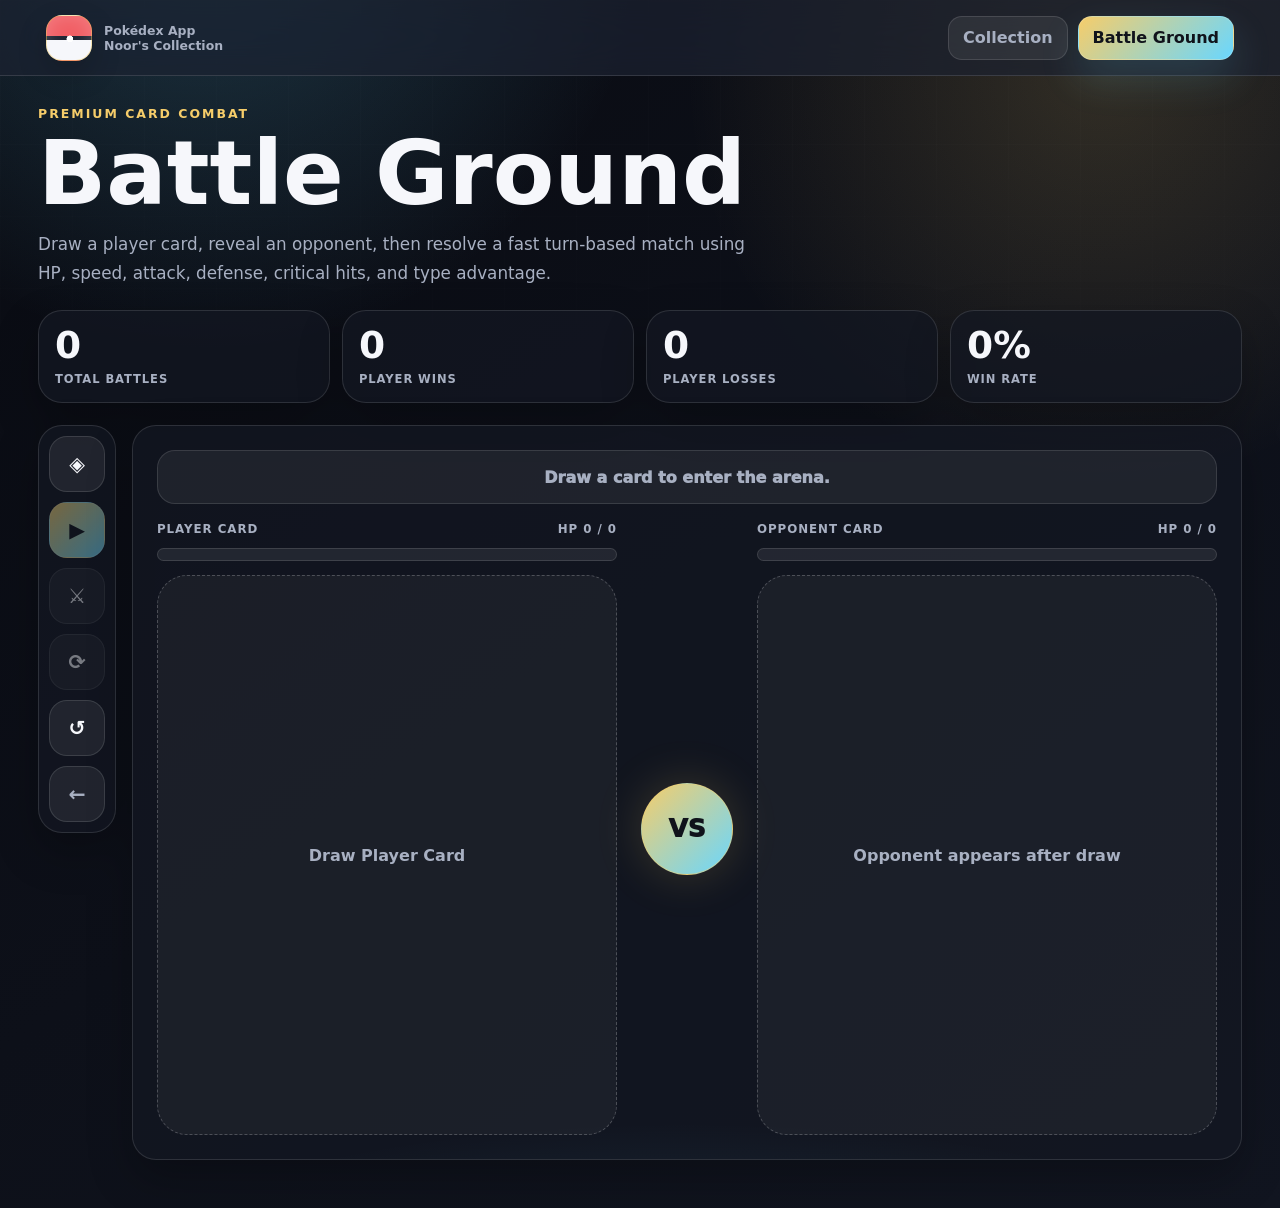
==== battle.html @ d0d9d95c "fixing intractivity of battle-grounds" ====
<!DOCTYPE html>
<html lang="en">
<head>
  <meta charset="UTF-8">
  <meta name="viewport" content="width=device-width, initial-scale=1.0">
  <meta name="color-scheme" content="dark">
  <title>Battle Ground - Noor's Collection</title>
  <link rel="preconnect" href="https://raw.githubusercontent.com">
  <style>
    :root {
      --bg: #090b12;
      --bg-2: #111520;
      --surface: rgba(20, 24, 34, 0.74);
      --surface-strong: rgba(28, 34, 48, 0.92);
      --ink: #f6f7fb;
      --muted: #a8b0c2;
      --line: rgba(255, 255, 255, 0.12);
      --line-strong: rgba(255, 255, 255, 0.22);
      --gold: #f6cd6a;
      --accent: #69d7ff;
      --danger: #ff6d8f;
      --success: #71e8a6;
      --shadow: 0 28px 90px rgba(0, 0, 0, 0.42);
      --soft-shadow: 0 18px 44px rgba(0, 0, 0, 0.25);
      --header-h: 76px;
      --font: Inter, ui-sans-serif, system-ui, -apple-system, BlinkMacSystemFont, "Segoe UI", sans-serif;
    }

    * { box-sizing: border-box; }
    html { scroll-behavior: smooth; }

    body {
      margin: 0;
      min-height: 100vh;
      color: var(--ink);
      font-family: var(--font);
      background:
        radial-gradient(circle at 16% -8%, rgba(105, 215, 255, 0.22), transparent 28rem),
        radial-gradient(circle at 86% 6%, rgba(246, 205, 106, 0.16), transparent 26rem),
        linear-gradient(145deg, var(--bg), var(--bg-2));
    }

    body::before {
      content: "";
      position: fixed;
      inset: 0;
      z-index: -1;
      pointer-events: none;
      opacity: 0.45;
      background-image:
        linear-gradient(rgba(255,255,255,0.035) 1px, transparent 1px),
        linear-gradient(90deg, rgba(255,255,255,0.035) 1px, transparent 1px);
      background-size: 72px 72px;
      mask-image: linear-gradient(to bottom, black, transparent 72%);
    }

    button, a { font: inherit; }

    button, .nav-link, .button-link {
      min-height: 44px;
      border: 1px solid var(--line);
      border-radius: 14px;
      color: var(--ink);
      background: rgba(255, 255, 255, 0.07);
      cursor: pointer;
      text-decoration: none;
      font-weight: 900;
      transition: transform 180ms ease, border-color 180ms ease, background 180ms ease, box-shadow 180ms ease, opacity 180ms ease;
    }

    button:hover:not(:disabled), .nav-link:hover, .button-link:hover {
      transform: translateY(-1px);
      border-color: var(--line-strong);
    }

    button:disabled {
      cursor: not-allowed;
      opacity: 0.45;
      transform: none;
      box-shadow: none;
    }

    .site-header {
      position: sticky;
      top: 0;
      z-index: 50;
      min-height: var(--header-h);
      display: flex;
      align-items: center;
      justify-content: space-between;
      gap: 18px;
      padding: 14px clamp(16px, 4vw, 46px);
      border-bottom: 1px solid var(--line);
      background: color-mix(in srgb, var(--surface-strong) 78%, transparent);
      backdrop-filter: blur(22px) saturate(145%);
    }

    .brand, .header-actions, .nav-link, .button-link {
      display: inline-flex;
      align-items: center;
    }

    .brand {
      min-width: 0;
      gap: 12px;
      color: inherit;
      text-decoration: none;
    }

    .brand-mark {
      width: 46px;
      height: 46px;
      flex: 0 0 auto;
      border: 1px solid rgba(246, 205, 106, 0.5);
      border-radius: 16px;
      background:
        radial-gradient(circle at 52% 52%, #fff 0 10%, transparent 11%),
        linear-gradient(#f15f65 0 46%, #202634 46% 54%, #f6f7fb 54%);
      box-shadow: inset 0 0 18px rgba(255, 255, 255, 0.2), 0 12px 30px rgba(0,0,0,0.18);
    }

    .brand strong, .brand span { display: block; }
    .brand span { color: var(--muted); font-size: 0.78rem; font-weight: 750; }
    .header-actions { gap: 10px; }
    .nav-link, .button-link { justify-content: center; padding: 0 14px; color: var(--muted); }

    .battle-nav, .primary-btn {
      color: #10131b;
      background: linear-gradient(135deg, #f6cd6a, #69d7ff);
      border-color: rgba(255,255,255,0.18);
      box-shadow: 0 18px 42px rgba(105, 215, 255, 0.16);
    }

    main {
      width: min(1480px, 100%);
      margin: 0 auto;
      padding: 30px clamp(14px, 3vw, 38px) 48px;
      animation: pageIn 420ms ease both;
    }

    @keyframes pageIn {
      from { opacity: 0; transform: translateY(12px); }
      to { opacity: 1; transform: translateY(0); }
    }

    .hero {
      margin-bottom: 22px;
    }

    .eyebrow {
      margin: 0 0 12px;
      color: var(--gold);
      font-size: 0.78rem;
      font-weight: 900;
      letter-spacing: 0.16em;
      text-transform: uppercase;
    }

    h1 {
      margin: 0;
      font-size: clamp(3rem, 7vw, 6.6rem);
      line-height: 0.9;
      letter-spacing: 0;
    }

    .subtitle {
      max-width: 720px;
      color: var(--muted);
      font-size: 1.05rem;
      line-height: 1.7;
    }

    .arena-stats {
      display: grid;
      grid-template-columns: repeat(4, minmax(112px, 1fr));
      gap: 12px;
      margin-bottom: 22px;
    }

    .stat-card, .arena-panel {
      border: 1px solid var(--line);
      border-radius: 24px;
      background: var(--surface);
      box-shadow: var(--soft-shadow);
      backdrop-filter: blur(18px);
    }

    .stat-card { padding: 16px; }
    .stat-card strong { display: block; font-size: clamp(1.5rem, 3vw, 2.35rem); line-height: 1; }
    .stat-card span {
      display: block;
      margin-top: 8px;
      color: var(--muted);
      font-size: 0.72rem;
      font-weight: 900;
      letter-spacing: 0.08em;
      text-transform: uppercase;
    }

    .battle-shell {
      display: grid;
      grid-template-columns: 78px minmax(0, 1fr);
      gap: 16px;
      align-items: start;
    }

    .sidebar-controls {
      position: sticky;
      top: calc(var(--header-h) + 18px);
      display: grid;
      gap: 10px;
      border: 1px solid var(--line);
      border-radius: 24px;
      padding: 10px;
      background: var(--surface);
      box-shadow: var(--soft-shadow);
      backdrop-filter: blur(18px);
    }

    .icon-button {
      position: relative;
      width: 56px;
      min-height: 56px;
      display: grid;
      place-items: center;
      border-radius: 18px;
      font-size: 1.28rem;
      line-height: 1;
    }

    .icon-button::after {
      content: attr(data-label);
      position: absolute;
      left: calc(100% + 10px);
      top: 50%;
      z-index: 20;
      min-width: max-content;
      transform: translate(-6px, -50%);
      opacity: 0;
      pointer-events: none;
      border: 1px solid var(--line-strong);
      border-radius: 999px;
      padding: 8px 11px;
      color: var(--ink);
      background: rgba(15, 18, 26, 0.94);
      box-shadow: 0 16px 36px rgba(0,0,0,0.28);
      font-size: 0.75rem;
      font-weight: 900;
      letter-spacing: 0.04em;
      text-transform: uppercase;
      transition: opacity 160ms ease, transform 160ms ease;
    }

    .icon-button:focus-visible::after,
    .icon-button.reveal::after {
      opacity: 1;
      transform: translate(0, -50%);
    }

    .arena-panel {
      position: relative;
      overflow: hidden;
      padding: clamp(14px, 2.2vw, 24px);
    }

    .arena-panel::after {
      content: "";
      position: absolute;
      inset: auto -10% -42% -10%;
      height: 50%;
      pointer-events: none;
      background: radial-gradient(ellipse at center, rgba(105, 215, 255, 0.12), transparent 62%);
    }

    .winner-banner {
      position: relative;
      z-index: 2;
      min-height: 54px;
      display: grid;
      place-items: center;
      margin-bottom: 18px;
      border: 1px solid var(--line);
      border-radius: 18px;
      color: var(--muted);
      background: rgba(255,255,255,0.06);
      text-align: center;
      font-weight: 950;
    }

    .winner-banner.win {
      color: var(--success);
      border-color: rgba(113, 232, 166, 0.42);
      background:
        radial-gradient(circle at 50% 50%, rgba(113, 232, 166, 0.22), transparent 56%),
        linear-gradient(135deg, rgba(113, 232, 166, 0.16), rgba(105, 215, 255, 0.12));
      box-shadow: 0 0 44px rgba(113, 232, 166, 0.24), 0 0 120px rgba(105, 215, 255, 0.16);
      animation: winnerGrand 1500ms ease-in-out infinite alternate, winnerPop 620ms cubic-bezier(.2, .9, .2, 1) both;
    }

    .winner-banner.loss {
      color: var(--danger);
      border-color: rgba(255, 109, 143, 0.42);
      background:
        radial-gradient(circle at 50% 50%, rgba(255, 109, 143, 0.22), transparent 56%),
        linear-gradient(135deg, rgba(255, 109, 143, 0.16), rgba(246, 205, 106, 0.12));
      box-shadow: 0 0 44px rgba(255, 109, 143, 0.24), 0 0 120px rgba(246, 205, 106, 0.16);
      animation: winnerGrand 1500ms ease-in-out infinite alternate, winnerPop 620ms cubic-bezier(.2, .9, .2, 1) both;
    }

    .winner-banner.win::before,
    .winner-banner.loss::before {
      content: "";
      position: absolute;
      inset: -140%;
      z-index: -1;
      background:
        conic-gradient(from 0deg, transparent, rgba(246,205,106,0.5), transparent, rgba(105,215,255,0.45), transparent);
      animation: victorySpin 2800ms linear infinite;
      opacity: 0.7;
    }

    .winner-banner.win::after,
    .winner-banner.loss::after {
      content: "";
      position: absolute;
      inset: -18px;
      z-index: -2;
      border-radius: 28px;
      background: radial-gradient(circle, rgba(255,255,255,0.22), transparent 64%);
      animation: victoryPulse 1100ms ease-out infinite;
    }

    @keyframes winnerGrand {
      from { filter: brightness(1) saturate(1); transform: translateY(0) scale(1); }
      to { filter: brightness(1.35) saturate(1.3); transform: translateY(-2px) scale(1.018); }
    }

    @keyframes winnerPop {
      from { opacity: 0; transform: scale(0.86); }
      70% { opacity: 1; transform: scale(1.04); }
      to { opacity: 1; transform: scale(1); }
    }

    @keyframes victorySpin {
      to { transform: rotate(1turn); }
    }

    @keyframes victoryPulse {
      from { opacity: 0.55; transform: scale(0.96); }
      to { opacity: 0; transform: scale(1.18); }
    }

    .arena-board {
      display: grid;
      grid-template-columns: minmax(280px, 1fr) auto minmax(280px, 1fr);
      align-items: center;
      gap: clamp(14px, 2vw, 24px);
    }

    .fighter-zone {
      position: relative;
      min-width: 0;
    }

    .zone-head {
      display: flex;
      align-items: center;
      justify-content: space-between;
      gap: 12px;
      margin-bottom: 12px;
      color: var(--muted);
      font-weight: 900;
      letter-spacing: 0.08em;
      text-transform: uppercase;
      font-size: 0.74rem;
    }

    .health-shell {
      height: 13px;
      overflow: hidden;
      border: 1px solid var(--line);
      border-radius: 999px;
      background: rgba(255,255,255,0.08);
      margin-bottom: 14px;
    }

    .health-bar {
      display: block;
      width: 0%;
      height: 100%;
      border-radius: inherit;
      background: linear-gradient(90deg, var(--success), #f6cd6a);
      transition: width 420ms ease;
    }

    .health-bar.low { background: linear-gradient(90deg, var(--danger), #f6cd6a); }

    .battle-card {
      --type: #69d7ff;
      position: relative;
      isolation: isolate;
      min-height: 560px;
      overflow: hidden;
      display: flex;
      flex-direction: column;
      border: 1px solid color-mix(in srgb, var(--type) 38%, var(--line));
      border-radius: 30px;
      padding: 18px;
      background:
        radial-gradient(circle at 50% 22%, color-mix(in srgb, var(--type) 32%, transparent), transparent 13rem),
        linear-gradient(180deg, rgba(255,255,255,0.1), rgba(255,255,255,0.025)),
        var(--surface-strong);
      box-shadow: 0 0 0 1px rgba(255,255,255,0.03), 0 24px 70px rgba(0,0,0,0.28);
      animation: cardEnter 360ms ease both;
      transition: transform 200ms ease, box-shadow 200ms ease;
    }

    .battle-card::before {
      content: "";
      position: absolute;
      inset: -45%;
      z-index: -1;
      background: linear-gradient(115deg, transparent 38%, rgba(255,255,255,0.32), transparent 58%);
      transform: translateX(-35%) rotate(8deg);
      transition: transform 550ms ease;
    }

    .battle-card:hover::before { transform: translateX(35%) rotate(8deg); }
    .battle-card:hover { transform: translateY(-5px); box-shadow: 0 32px 86px color-mix(in srgb, var(--type) 18%, rgba(0,0,0,0.38)); }

    .battle-card.shake { animation: attackShake 300ms ease; }

    @keyframes cardEnter {
      from { opacity: 0; transform: translateY(16px) scale(0.98); }
      to { opacity: 1; transform: translateY(0) scale(1); }
    }

    @keyframes attackShake {
      20% { transform: translateX(-8px) rotate(-1deg); }
      45% { transform: translateX(8px) rotate(1deg); }
      70% { transform: translateX(-5px); }
      100% { transform: translateX(0); }
    }

    .card-head {
      display: flex;
      align-items: center;
      justify-content: space-between;
      gap: 12px;
    }

    .dex-no, .rarity-badge, .hp-badge {
      min-height: 34px;
      display: inline-flex;
      align-items: center;
      border: 1px solid rgba(255,255,255,0.18);
      border-radius: 999px;
      padding: 0 11px;
      background: rgba(255,255,255,0.1);
      color: rgba(255,255,255,0.9);
      font-size: 0.76rem;
      font-weight: 900;
      letter-spacing: 0.06em;
      text-transform: uppercase;
    }

    .card-art {
      flex: 1;
      min-height: 230px;
      display: grid;
      place-items: center;
      margin: 12px 0 4px;
      border-radius: 24px;
      background: radial-gradient(circle at 50% 52%, rgba(255,255,255,0.15), transparent 44%);
    }

    .card-art img {
      width: min(78%, 250px);
      max-height: 250px;
      object-fit: contain;
      filter: drop-shadow(0 22px 24px rgba(0,0,0,0.34));
    }

    .battle-card h2 {
      margin: 10px 0 9px;
      font-size: clamp(1.8rem, 3vw, 2.25rem);
      line-height: 1;
    }

    .type-row { display: flex; flex-wrap: wrap; gap: 7px; }

    .type-chip {
      min-height: 30px;
      display: inline-flex;
      align-items: center;
      border: 1px solid rgba(255,255,255,0.16);
      border-radius: 999px;
      padding: 0 10px;
      color: #fff;
      background: color-mix(in srgb, var(--chip) 72%, #202432);
      font-size: 0.76rem;
      font-weight: 900;
      letter-spacing: 0.05em;
      text-transform: uppercase;
    }

    .ability {
      min-height: 48px;
      margin: 12px 0;
      color: var(--muted);
      line-height: 1.5;
    }

    .stat-grid {
      display: grid;
      grid-template-columns: repeat(3, 1fr);
      gap: 8px;
      margin-top: auto;
    }

    .mini-stat {
      border: 1px solid var(--line);
      border-radius: 16px;
      padding: 9px 8px;
      background: rgba(255,255,255,0.07);
    }

    .mini-stat span {
      display: block;
      color: var(--muted);
      font-size: 0.68rem;
      font-weight: 900;
      letter-spacing: 0.08em;
      text-transform: uppercase;
    }

    .mini-stat strong { display: block; margin-top: 3px; }

    .empty-slot {
      min-height: 560px;
      display: grid;
      place-items: center;
      border: 1px dashed var(--line-strong);
      border-radius: 30px;
      color: var(--muted);
      background: rgba(255,255,255,0.045);
      text-align: center;
      padding: 24px;
      font-weight: 900;
    }

    .vs-badge {
      width: clamp(62px, 8vw, 92px);
      aspect-ratio: 1;
      display: grid;
      place-items: center;
      border: 1px solid rgba(246, 205, 106, 0.46);
      border-radius: 50%;
      color: #10131b;
      background: linear-gradient(135deg, #f6cd6a, #69d7ff);
      font-weight: 1000;
      font-size: clamp(1.1rem, 2vw, 1.55rem);
      box-shadow: 0 0 48px rgba(246, 205, 106, 0.18);
    }

    .damage-popup {
      position: absolute;
      top: 96px;
      right: 28px;
      z-index: 5;
      color: #fff;
      border: 1px solid rgba(255,255,255,0.2);
      border-radius: 999px;
      padding: 8px 12px;
      background: rgba(255, 109, 143, 0.9);
      box-shadow: 0 16px 34px rgba(255, 109, 143, 0.25);
      font-weight: 1000;
      animation: damageFloat 820ms ease forwards;
    }

    @keyframes damageFloat {
      from { opacity: 0; transform: translateY(18px) scale(0.88); }
      25% { opacity: 1; }
      to { opacity: 0; transform: translateY(-28px) scale(1.05); }
    }

    .grass { --type: #64d96f; }
    .poison { --type: #b56bdb; }
    .fire { --type: #ff784f; }
    .flying { --type: #8aa8ff; }
    .water { --type: #57b7ff; }
    .bug { --type: #b9d957; }
    .normal { --type: #c8c1b4; }
    .electric { --type: #f8d84e; }
    .ground { --type: #d5aa62; }
    .psychic { --type: #ff79b5; }
    .fighting { --type: #dc705b; }
    .rock { --type: #bba466; }
    .steel { --type: #a9b7c9; }
    .ghost { --type: #8270c7; }
    .ice { --type: #82dbe8; }
    .dragon { --type: #8068ff; }
    .dark { --type: #756b65; }
    .fairy { --type: #ff9ad1; }

    @media (prefers-reduced-motion: reduce) {
      *, *::before, *::after {
        animation-duration: 0.01ms !important;
        animation-iteration-count: 1 !important;
        scroll-behavior: auto !important;
        transition-duration: 0.01ms !important;
      }
    }

    @media (max-width: 1080px) {
      .battle-shell { grid-template-columns: 1fr; }
      .sidebar-controls {
        position: static;
        grid-template-columns: repeat(6, 56px);
        justify-content: center;
      }
      .icon-button::after {
        left: 50%;
        top: auto;
        bottom: calc(100% + 8px);
        transform: translate(-50%, 6px);
      }
      .icon-button:focus-visible::after,
      .icon-button.reveal::after {
        transform: translate(-50%, 0);
      }
      .arena-board { grid-template-columns: 1fr; }
      .vs-badge { margin: 0 auto; }
    }

    @media (max-width: 680px) {
      .site-header { align-items: flex-start; }
      .brand span { display: none; }
      .header-actions { gap: 6px; }
      .nav-link { padding: 0 10px; }
      .hero { grid-template-columns: 1fr; }
      .arena-stats { grid-template-columns: repeat(2, 1fr); }
      .sidebar-controls { grid-template-columns: repeat(3, 56px); }
      .battle-card, .empty-slot { min-height: 500px; border-radius: 26px; }
      .stat-grid { grid-template-columns: 1fr 1fr; }
    }
  </style>
</head>
<body>
  <header class="site-header">
    <a class="brand" href="index.html#collection" aria-label="Back to Noor's Collection">
      <span class="brand-mark" aria-hidden="true"></span>
      <span>
        <strong>Pokédex App</strong>
        <span>Noor's Collection</span>
      </span>
    </a>
    <div class="header-actions">
      <a class="nav-link" href="index.html#collection">Collection</a>
      <a class="nav-link battle-nav" href="battle.html" aria-current="page">Battle Ground</a>
    </div>
  </header>

  <main>
    <section class="hero" aria-labelledby="pageTitle">
      <div>
        <p class="eyebrow">Premium Card Combat</p>
        <h1 id="pageTitle">Battle Ground</h1>
        <p class="subtitle">Draw a player card, reveal an opponent, then resolve a fast turn-based match using HP, speed, attack, defense, critical hits, and type advantage.</p>
      </div>
    </section>

    <section class="arena-stats" aria-label="Saved battle statistics">
      <div class="stat-card"><strong id="totalBattles">0</strong><span>Total Battles</span></div>
      <div class="stat-card"><strong id="playerWins">0</strong><span>Player Wins</span></div>
      <div class="stat-card"><strong id="playerLosses">0</strong><span>Player Losses</span></div>
      <div class="stat-card"><strong id="winRate">0%</strong><span>Win Rate</span></div>
    </section>

    <div class="battle-shell">
      <aside class="sidebar-controls" aria-label="Battle controls">
        <button id="drawBtn" class="icon-button" type="button" aria-label="Draw Player Card" data-label="Draw Card" title="Draw Player Card">◈</button>
        <button id="startBtn" class="icon-button primary-btn" type="button" aria-label="Start Battle" data-label="Start Battle" title="Start Battle" disabled>▶</button>
        <button id="attackBtn" class="icon-button" type="button" aria-label="Attack" data-label="Attack" title="Attack" disabled>⚔</button>
        <button id="autoBtn" class="icon-button" type="button" aria-label="Auto Battle" data-label="Auto Battle" title="Auto Battle" disabled>⟳</button>
        <button id="resetBtn" class="icon-button" type="button" aria-label="Reset Match" data-label="Reset Match" title="Reset Match">↺</button>
        <a class="icon-button button-link" href="index.html#collection" aria-label="Back to Collection" data-label="Collection" title="Back to Collection">←</a>
      </aside>

      <section class="arena-panel" aria-label="Battle arena">
        <div id="winnerBanner" class="winner-banner" aria-live="polite">Draw a card to enter the arena.</div>

        <div class="arena-board">
          <article class="fighter-zone" aria-labelledby="playerLabel">
            <div class="zone-head">
              <span id="playerLabel">Player Card</span>
              <strong id="playerHpText">HP 0 / 0</strong>
            </div>
            <div class="health-shell" role="meter" aria-label="Player health" aria-valuemin="0" aria-valuemax="100" aria-valuenow="0">
              <span id="playerHealth" class="health-bar"></span>
            </div>
            <div id="playerCard" class="empty-slot">Draw Player Card</div>
          </article>

          <div class="vs-badge" aria-label="Versus">VS</div>

          <article class="fighter-zone" aria-labelledby="opponentLabel">
            <div class="zone-head">
              <span id="opponentLabel">Opponent Card</span>
              <strong id="opponentHpText">HP 0 / 0</strong>
            </div>
            <div class="health-shell" role="meter" aria-label="Opponent health" aria-valuemin="0" aria-valuemax="100" aria-valuenow="0">
              <span id="opponentHealth" class="health-bar"></span>
            </div>
            <div id="opponentCard" class="empty-slot">Opponent appears after draw</div>
          </article>
        </div>
      </section>
    </div>
  </main>

  <script>
    const typeColors = {
      Normal: "#c8c1b4", Fire: "#ff784f", Water: "#57b7ff", Electric: "#f8d84e",
      Grass: "#64d96f", Ice: "#82dbe8", Fighting: "#dc705b", Poison: "#b56bdb",
      Ground: "#d5aa62", Flying: "#8aa8ff", Psychic: "#ff79b5", Bug: "#b9d957",
      Rock: "#bba466", Ghost: "#8270c7", Dragon: "#8068ff", Dark: "#756b65",
      Steel: "#a9b7c9", Fairy: "#ff9ad1"
    };

    function p(id, name, types, hp, attack, defense, speed, rarity, description, stage, weakness, ability) {
      return { id, name, types, hp, attack, defense, speed, rarity, description, stage, weakness, ability,
        image: `https://raw.githubusercontent.com/PokeAPI/sprites/master/sprites/pokemon/other/official-artwork/${id}.png` };
    }

    const pokemonData = [
      p(1,"Bulbasaur",["Grass","Poison"],70,48,52,45,"Common","A dependable seed Pokemon that stores energy in the bulb on its back.","Basic","Fire","Overgrow"),
      p(3,"Venusaur",["Grass","Poison"],128,84,88,64,"Rare","The flower on its back gathers sunlight to fuel heavy grass attacks.","Stage 2","Fire","Jungle Bloom"),
      p(4,"Charmander",["Fire"],64,56,44,60,"Common","The flame on its tail burns brighter when it is ready to battle.","Basic","Water","Blaze"),
      p(6,"Charizard",["Fire","Flying"],138,96,82,92,"Holo Rare","It soars through the sky and blasts intense fire from above.","Stage 2","Water","Inferno Wings"),
      p(7,"Squirtle",["Water"],68,48,64,43,"Common","It withdraws into its shell before countering with pressurized water.","Basic","Electric","Torrent"),
      p(9,"Blastoise",["Water"],136,88,100,72,"Rare","Water cannons on its shell fire with enough force to break stone.","Stage 2","Electric","Hydro Cannon"),
      p(25,"Pikachu",["Electric"],72,64,48,98,"Rare","Electricity builds in its cheeks before it releases a quick shock.","Basic","Ground","Static"),
      p(26,"Raichu",["Electric"],98,88,64,110,"Rare","It channels stored electricity through its tail to stay grounded.","Stage 1","Ground","Surge Surfer"),
      p(38,"Ninetales",["Fire"],106,82,78,106,"Rare","Its nine tails shimmer with a mysterious flame-like energy.","Stage 1","Water","Flash Fire"),
      p(59,"Arcanine",["Fire"],124,104,84,96,"Rare","A noble Pokemon known for its speed, loyalty, and blazing charge.","Stage 1","Water","Intimidate"),
      p(65,"Alakazam",["Psychic"],96,58,64,112,"Holo Rare","A master of psychic attacks with a mind sharper than any blade.","Stage 2","Dark","Synchronize"),
      p(68,"Machamp",["Fighting"],130,110,88,66,"Rare","Its four arms can throw rapid punches from every angle.","Stage 2","Psychic","Guts"),
      p(76,"Golem",["Rock","Ground"],128,102,118,48,"Rare","It rolls down mountains with enough force to shake the ground.","Stage 2","Water","Sturdy"),
      p(94,"Gengar",["Ghost","Poison"],108,72,70,116,"Holo Rare","It slips through shadows and strikes with eerie ghostly energy.","Stage 2","Dark","Cursed Body"),
      p(113,"Chansey",["Normal"],150,28,42,52,"Rare","Its gentle nature and high stamina make it excellent support.","Basic","Fighting","Natural Cure"),
      p(123,"Scyther",["Bug","Flying"],102,102,78,112,"Rare","It moves like a green blur and cuts with scythe-like arms.","Basic","Fire","Technician"),
      p(130,"Gyarados",["Water","Flying"],136,118,86,82,"Holo Rare","A furious sea serpent that overwhelms foes with raw power.","Stage 1","Electric","Intimidate"),
      p(131,"Lapras",["Water","Ice"],132,82,86,66,"Rare","A gentle swimmer with icy songs and sturdy defensive power.","Basic","Electric","Water Absorb"),
      p(143,"Snorlax",["Normal"],160,106,92,32,"Holo Rare","A massive Pokemon that shrugs off hits and counters with heavy force.","Basic","Fighting","Thick Fat"),
      p(144,"Articuno",["Ice","Flying"],122,88,100,88,"Legendary","This legendary bird freezes the air with every elegant wingbeat.","Legendary","Rock","Pressure"),
      p(145,"Zapdos",["Electric","Flying"],122,96,88,100,"Legendary","A legendary bird that appears with thunderclouds and bright sparks.","Legendary","Rock","Static"),
      p(146,"Moltres",["Fire","Flying"],122,100,88,96,"Legendary","Its fiery wings leave trails of flame across the sky.","Legendary","Rock","Flame Body"),
      p(149,"Dragonite",["Dragon","Flying"],146,124,98,86,"Holo Rare","A kindhearted dragon with enough power to circle the globe.","Stage 2","Ice","Inner Focus"),
      p(150,"Mewtwo",["Psychic"],148,112,96,124,"Legendary","A genetically engineered Pokemon with overwhelming psychic power.","Legendary","Dark","Pressure"),
      p(151,"Mew",["Psychic"],126,92,92,108,"Mythic","A mythical Pokemon said to contain the genetic code of all Pokemon.","Mythic","Dark","Synchronize"),
      p(157,"Typhlosion",["Fire"],126,96,84,100,"Rare","It creates explosive heat waves when its flames flare up.","Stage 2","Water","Blaze"),
      p(160,"Feraligatr",["Water"],130,104,96,78,"Rare","It lunges forward with crushing jaws and unstoppable momentum.","Stage 2","Electric","Torrent"),
      p(181,"Ampharos",["Electric"],116,88,86,64,"Rare","Its tail shines like a beacon and stores steady electric power.","Stage 2","Ground","Static"),
      p(196,"Espeon",["Psychic"],96,76,74,116,"Rare","It reads air currents and enemy intent with its sensitive fur.","Stage 1","Dark","Magic Bounce"),
      p(197,"Umbreon",["Dark"],112,74,104,76,"Rare","Its rings glow in darkness before it launches a patient counterattack.","Stage 1","Fighting","Synchronize"),
      p(208,"Steelix",["Steel","Ground"],128,96,138,42,"Rare","A hardened steel serpent that tunnels deeper than Onix ever could.","Stage 1","Fire","Sturdy"),
      p(212,"Scizor",["Bug","Steel"],112,116,104,70,"Holo Rare","Its steel claws strike quickly and look heavier than they feel.","Stage 1","Fire","Technician"),
      p(248,"Tyranitar",["Rock","Dark"],148,126,116,72,"Holo Rare","An armored powerhouse that can change the shape of mountains.","Stage 2","Fighting","Sand Stream"),
      p(254,"Sceptile",["Grass"],118,104,78,120,"Rare","Leaf blades on its arms slash with precise jungle speed.","Stage 2","Fire","Overgrow"),
      p(257,"Blaziken",["Fire","Fighting"],126,118,82,92,"Holo Rare","It leaps high and lands blazing kicks with explosive force.","Stage 2","Water","Speed Boost"),
      p(260,"Swampert",["Water","Ground"],138,112,100,72,"Rare","Powerful arms let it swim through rough water and move boulders.","Stage 2","Grass","Torrent"),
      p(282,"Gardevoir",["Psychic","Fairy"],112,84,82,92,"Rare","It protects trusted trainers with elegant psychic force.","Stage 2","Steel","Trace"),
      p(306,"Aggron",["Steel","Rock"],132,110,132,54,"Rare","A territorial armored Pokemon that defends mountains with force.","Stage 2","Fighting","Rock Head"),
      p(330,"Flygon",["Ground","Dragon"],118,100,86,108,"Rare","Its wings stir desert sand into a veil around its attacks.","Stage 2","Ice","Levitate"),
      p(350,"Milotic",["Water"],126,76,98,88,"Rare","A graceful Pokemon whose calm presence can steady an entire team.","Stage 1","Electric","Marvel Scale"),
      p(359,"Absol",["Dark"],96,116,72,92,"Rare","It appears before disasters and strikes with sudden dark power.","Basic","Fighting","Super Luck"),
      p(373,"Salamence",["Dragon","Flying"],140,128,92,104,"Holo Rare","A dragon that finally gained wings and now battles with joy.","Stage 2","Ice","Intimidate"),
      p(376,"Metagross",["Steel","Psychic"],138,124,126,72,"Holo Rare","Four brains coordinate its heavy body with machine-like precision.","Stage 2","Fire","Clear Body"),
      p(384,"Rayquaza",["Dragon","Flying"],154,136,98,116,"Legendary","A sky-dwelling legend that descends with overwhelming dragon power.","Legendary","Ice","Air Lock"),
      p(392,"Infernape",["Fire","Fighting"],120,108,82,116,"Rare","It mixes nimble martial arts with roaring flames.","Stage 2","Water","Iron Fist"),
      p(395,"Empoleon",["Water","Steel"],126,98,106,72,"Rare","Steel-edged wings and royal poise make it a durable attacker.","Stage 2","Electric","Torrent"),
      p(445,"Garchomp",["Dragon","Ground"],144,130,104,110,"Holo Rare","It tears across the ground and air like a living jet.","Stage 2","Ice","Rough Skin"),
      p(448,"Lucario",["Fighting","Steel"],112,112,84,98,"Holo Rare","It senses aura and shapes that energy into precise combat strikes.","Stage 1","Fire","Inner Focus"),
      p(497,"Serperior",["Grass"],118,88,100,114,"Rare","Regal and swift, it pressures rivals with piercing confidence.","Stage 2","Fire","Contrary"),
      p(500,"Emboar",["Fire","Fighting"],144,120,86,62,"Rare","It charges with wrestling power and a blazing beard of fire.","Stage 2","Water","Reckless"),
      p(503,"Samurott",["Water"],126,108,92,76,"Rare","A disciplined fighter that draws shell blades in a flash.","Stage 2","Electric","Torrent"),
      p(571,"Zoroark",["Dark"],104,112,72,106,"Rare","It creates illusions to mislead foes before striking from hiding.","Stage 1","Fighting","Illusion"),
      p(612,"Haxorus",["Dragon"],128,134,96,98,"Holo Rare","Its tusks can cleave steel and its battle focus rarely breaks.","Stage 2","Ice","Mold Breaker"),
      p(635,"Hydreigon",["Dark","Dragon"],140,128,92,98,"Holo Rare","A ruthless three-headed dragon that attacks anything it sees.","Stage 2","Fairy","Levitate"),
      p(658,"Greninja",["Water","Dark"],118,112,78,126,"Holo Rare","A swift ninja Pokemon that shapes water into cutting stars.","Stage 2","Electric","Battle Bond"),
      p(700,"Sylveon",["Fairy"],112,78,86,76,"Rare","Ribbon-like feelers calm allies and soften enemy aggression.","Stage 1","Steel","Pixilate")
    ];

    const els = {
      playerCard: document.querySelector("#playerCard"),
      opponentCard: document.querySelector("#opponentCard"),
      playerHealth: document.querySelector("#playerHealth"),
      opponentHealth: document.querySelector("#opponentHealth"),
      playerHpText: document.querySelector("#playerHpText"),
      opponentHpText: document.querySelector("#opponentHpText"),
      playerMeter: document.querySelector("[aria-label='Player health']"),
      opponentMeter: document.querySelector("[aria-label='Opponent health']"),
      winner: document.querySelector("#winnerBanner"),
      drawBtn: document.querySelector("#drawBtn"),
      startBtn: document.querySelector("#startBtn"),
      attackBtn: document.querySelector("#attackBtn"),
      autoBtn: document.querySelector("#autoBtn"),
      resetBtn: document.querySelector("#resetBtn"),
      totalBattles: document.querySelector("#totalBattles"),
      playerWins: document.querySelector("#playerWins"),
      playerLosses: document.querySelector("#playerLosses"),
      winRate: document.querySelector("#winRate")
    };

    const state = {
      player: null,
      opponent: null,
      playerHp: 0,
      opponentHp: 0,
      active: null,
      started: false,
      over: false,
      round: 0,
      autoTimer: null,
      messages: [],
      stats: { totalBattles: 0, playerWins: 0, playerLosses: 0, lastWinner: "None" }
    };

    function initBattle() {
      state.stats = { ...state.stats, ...JSON.parse(localStorage.getItem("noor-battle-stats") || "{}") };
      updateBattleStatsUI();
      resetBattle();
      document.querySelectorAll(".icon-button").forEach(control => {
        control.addEventListener("click", () => revealControlLabel(control));
      });
      els.drawBtn.addEventListener("click", () => {
        state.player = drawRandomPokemon();
        state.opponent = drawRandomPokemon(state.player.id);
        state.playerHp = state.player.hp;
        state.opponentHp = state.opponent.hp;
        state.started = false;
        state.over = false;
        state.round = 0;
        state.active = null;
        clearInterval(state.autoTimer);
        renderBattleCard("player", state.player);
        renderBattleCard("opponent", state.opponent);
        updateHealthBars();
        addBattleLog(`Cards drawn: Player gets ${state.player.name}; opponent gets ${state.opponent.name}.`, true);
        els.winner.className = "winner-banner";
        els.winner.textContent = "Cards drawn. Start the battle when ready.";
        els.startBtn.disabled = false;
        els.attackBtn.disabled = true;
        els.autoBtn.disabled = true;
      });
      els.startBtn.addEventListener("click", startBattle);
      els.attackBtn.addEventListener("click", performAttackTurn);
      els.autoBtn.addEventListener("click", () => {
        if (state.autoTimer) {
          clearInterval(state.autoTimer);
          state.autoTimer = null;
          els.autoBtn.textContent = "⟳";
          els.autoBtn.setAttribute("aria-label", "Auto Battle");
          els.autoBtn.dataset.label = "Auto Battle";
          return;
        }
        els.autoBtn.textContent = "Ⅱ";
        els.autoBtn.setAttribute("aria-label", "Pause Auto Battle");
        els.autoBtn.dataset.label = "Pause Auto";
        state.autoTimer = setInterval(performAttackTurn, 900);
      });
      els.resetBtn.addEventListener("click", resetBattle);
    }

    function revealControlLabel(control) {
      control.classList.add("reveal");
      clearTimeout(control._labelTimer);
      control._labelTimer = setTimeout(() => control.classList.remove("reveal"), 900);
    }

    function getPokemonData() {
      return pokemonData.map(mon => ({ ...mon }));
    }

    function drawRandomPokemon(excludeId) {
      const deck = getPokemonData().filter(mon => mon.id !== excludeId);
      return deck[Math.floor(Math.random() * deck.length)];
    }

    function renderBattleCard(slot, mon) {
      const target = slot === "player" ? els.playerCard : els.opponentCard;
      target.className = "";
      target.innerHTML = `
        <article class="battle-card ${mon.types[0].toLowerCase()}" data-card="${slot}">
          <div class="card-head">
            <span class="dex-no">#${String(mon.id).padStart(3, "0")}</span>
            <span class="rarity-badge">${mon.rarity}</span>
          </div>
          <div class="card-art"><img src="${mon.image}" alt="${mon.name} official artwork" loading="lazy"></div>
          <div class="card-head">
            <h2>${mon.name}</h2>
            <span class="hp-badge">HP ${mon.hp}</span>
          </div>
          <div class="type-row">${mon.types.map(type => `<span class="type-chip" style="--chip:${typeColors[type]}">${type}</span>`).join("")}</div>
          <p class="ability"><strong>Ability:</strong> ${mon.ability}</p>
          <div class="stat-grid">
            <div class="mini-stat"><span>ATK</span><strong>${mon.attack}</strong></div>
            <div class="mini-stat"><span>DEF</span><strong>${mon.defense}</strong></div>
            <div class="mini-stat"><span>SPD</span><strong>${mon.speed}</strong></div>
            <div class="mini-stat"><span>Weak</span><strong>${mon.weakness}</strong></div>
            <div class="mini-stat"><span>Stage</span><strong>${mon.stage}</strong></div>
            <div class="mini-stat"><span>Type</span><strong>${mon.types[0]}</strong></div>
          </div>
        </article>`;
    }

    function startBattle() {
      if (!state.player || !state.opponent) {
        addBattleLog("Draw both cards before starting the battle.");
        return;
      }
      state.started = true;
      state.over = false;
      state.round = 0;
      state.playerHp = state.player.hp;
      state.opponentHp = state.opponent.hp;
      state.active = state.player.speed >= state.opponent.speed ? "player" : "opponent";
      updateHealthBars();
      addBattleLog(`${state.active === "player" ? state.player.name : state.opponent.name} is faster and attacks first.`);
      els.winner.className = "winner-banner";
      els.winner.textContent = `${state.active === "player" ? "Player" : "Opponent"} has initiative.`;
      els.startBtn.disabled = true;
      els.attackBtn.disabled = false;
      els.autoBtn.disabled = false;
    }

    function performAttackTurn() {
      if (!state.started || state.over) return;
      const attackerKey = state.active;
      const defenderKey = attackerKey === "player" ? "opponent" : "player";
      const attacker = state[attackerKey];
      const defender = state[defenderKey];
      const result = calculateDamage(attacker, defender);

      if (defenderKey === "player") state.playerHp = Math.max(0, state.playerHp - result.damage);
      else state.opponentHp = Math.max(0, state.opponentHp - result.damage);

      state.round += 1;
      const remainingHp = defenderKey === "player" ? state.playerHp : state.opponentHp;
      addBattleLog(`Round ${state.round}: ${attacker.name} attacked ${defender.name} for ${result.damage} damage. ${defender.name} has ${remainingHp} HP remaining.`);
      if (result.critical) addBattleLog(`Critical hit: ${attacker.name}'s damage was multiplied by 1.5.`);
      if (result.typeAdvantage) addBattleLog(`Type advantage: ${attacker.types.join("/")} pressured ${defender.types.join("/")}, adding 20% damage.`);

      showDamagePopup(defenderKey, result.damage);
      document.querySelector(`[data-card="${attackerKey}"]`)?.classList.add("shake");
      setTimeout(() => document.querySelector(`[data-card="${attackerKey}"]`)?.classList.remove("shake"), 320);
      updateHealthBars();

      if (state.playerHp <= 0 || state.opponentHp <= 0) {
        endBattle();
        return;
      }

      state.active = defenderKey;
    }

    function calculateDamage(attacker, defender) {
      let damage = Math.max(5, attacker.attack - Math.floor(defender.defense / 2));
      const critical = Math.random() < 0.15;
      const typeAdvantage = checkTypeAdvantage(attacker, defender);
      if (critical) damage *= 1.5;
      if (typeAdvantage) damage *= 1.2;
      return { damage: Math.round(damage), critical, typeAdvantage };
    }

    function checkTypeAdvantage(attacker, defender) {
      const rules = {
        Fire: ["Grass"], Grass: ["Water"], Water: ["Fire"], Electric: ["Water"],
        Psychic: ["Fighting"], Fighting: ["Normal"], Ice: ["Dragon"], Dragon: ["Dragon"],
        Dark: ["Psychic"], Fairy: ["Dragon"], Ground: ["Electric"]
      };
      return attacker.types.some(type => rules[type]?.some(target => defender.types.includes(target)));
    }

    function updateHealthBars() {
      const playerPercent = state.player ? Math.max(0, (state.playerHp / state.player.hp) * 100) : 0;
      const opponentPercent = state.opponent ? Math.max(0, (state.opponentHp / state.opponent.hp) * 100) : 0;
      els.playerHealth.style.width = `${playerPercent}%`;
      els.opponentHealth.style.width = `${opponentPercent}%`;
      els.playerHealth.classList.toggle("low", playerPercent <= 30);
      els.opponentHealth.classList.toggle("low", opponentPercent <= 30);
      els.playerHpText.textContent = state.player ? `HP ${state.playerHp} / ${state.player.hp}` : "HP 0 / 0";
      els.opponentHpText.textContent = state.opponent ? `HP ${state.opponentHp} / ${state.opponent.hp}` : "HP 0 / 0";
      els.playerMeter.setAttribute("aria-valuenow", Math.round(playerPercent));
      els.opponentMeter.setAttribute("aria-valuenow", Math.round(opponentPercent));
    }

    function showDamagePopup(targetKey, damage) {
      const zone = targetKey === "player" ? els.playerCard : els.opponentCard;
      const popup = document.createElement("span");
      popup.className = "damage-popup";
      popup.textContent = `-${damage}`;
      zone.appendChild(popup);
      setTimeout(() => popup.remove(), 850);
    }

    function addBattleLog(message, clear = false) {
      if (clear) state.messages = [];
      state.messages.unshift(message);
      state.messages = state.messages.slice(0, 24);
    }

    function endBattle() {
      state.over = true;
      state.started = false;
      clearInterval(state.autoTimer);
      state.autoTimer = null;
      els.autoBtn.textContent = "⟳";
      els.autoBtn.setAttribute("aria-label", "Auto Battle");
      els.autoBtn.dataset.label = "Auto Battle";
      els.attackBtn.disabled = true;
      els.autoBtn.disabled = true;
      els.startBtn.disabled = true;

      const playerWon = state.opponentHp <= 0;
      const winnerName = playerWon ? state.player.name : state.opponent.name;
      state.stats.totalBattles += 1;
      if (playerWon) state.stats.playerWins += 1;
      else state.stats.playerLosses += 1;
      state.stats.lastWinner = winnerName;
      saveBattleStats();
      updateBattleStatsUI();
      els.winner.className = `winner-banner ${playerWon ? "win" : "loss"}`;
      els.winner.textContent = `${winnerName} wins the match after ${state.round} rounds.`;
      addBattleLog(`Winner: ${winnerName}. Match ended after ${state.round} rounds.`);
    }

    function resetBattle() {
      clearInterval(state.autoTimer);
      state.autoTimer = null;
      state.player = null;
      state.opponent = null;
      state.playerHp = 0;
      state.opponentHp = 0;
      state.active = null;
      state.started = false;
      state.over = false;
      state.round = 0;
      els.playerCard.className = "empty-slot";
      els.opponentCard.className = "empty-slot";
      els.playerCard.textContent = "Draw Player Card";
      els.opponentCard.textContent = "Opponent appears after draw";
      els.winner.className = "winner-banner";
      els.winner.textContent = "Draw a card to enter the arena.";
      state.messages = [];
      addBattleLog("Match reset. Draw a new player card to begin.");
      els.startBtn.disabled = true;
      els.attackBtn.disabled = true;
      els.autoBtn.disabled = true;
      els.autoBtn.textContent = "⟳";
      els.autoBtn.setAttribute("aria-label", "Auto Battle");
      els.autoBtn.dataset.label = "Auto Battle";
      updateHealthBars();
    }

    function saveBattleStats() {
      localStorage.setItem("noor-battle-stats", JSON.stringify(state.stats));
    }

    function updateBattleStatsUI() {
      const rate = state.stats.totalBattles ? Math.round((state.stats.playerWins / state.stats.totalBattles) * 100) : 0;
      els.totalBattles.textContent = state.stats.totalBattles;
      els.playerWins.textContent = state.stats.playerWins;
      els.playerLosses.textContent = state.stats.playerLosses;
      els.winRate.textContent = `${rate}%`;
    }

    initBattle();
  </script>
</body>
</html>
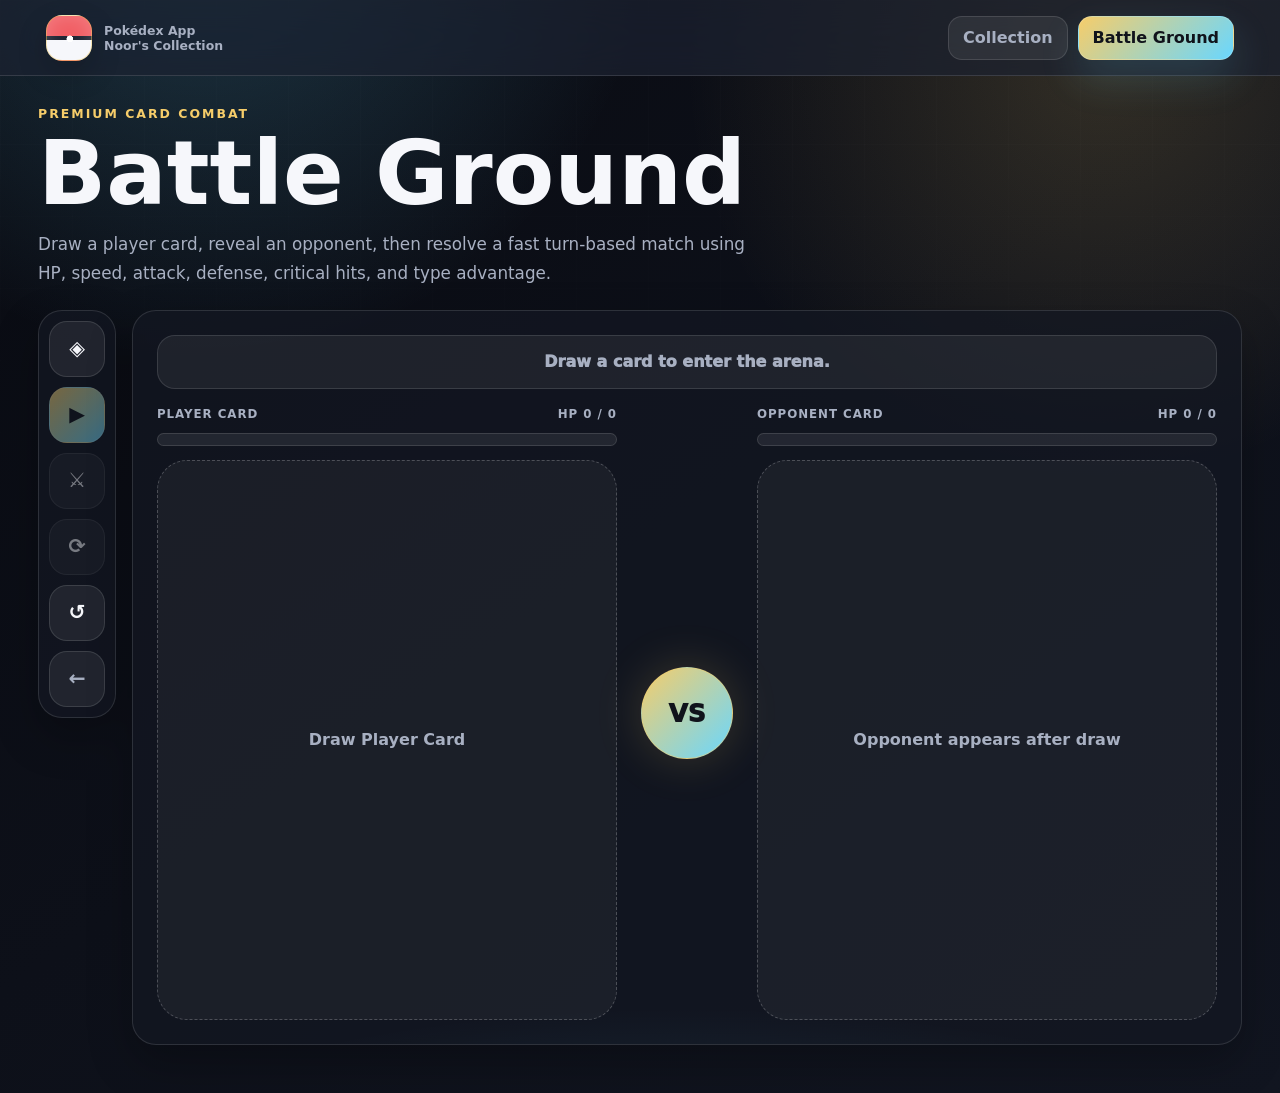
==== commit 8c64c40d: "fixing the battle grounds" ====
--- a/battle.html
+++ b/battle.html
@@ -170,31 +170,12 @@
       line-height: 1.7;
     }
 
-    .arena-stats {
-      display: grid;
-      grid-template-columns: repeat(4, minmax(112px, 1fr));
-      gap: 12px;
-      margin-bottom: 22px;
-    }
-
-    .stat-card, .arena-panel {
+    .arena-panel {
       border: 1px solid var(--line);
       border-radius: 24px;
       background: var(--surface);
       box-shadow: var(--soft-shadow);
       backdrop-filter: blur(18px);
-    }
-
-    .stat-card { padding: 16px; }
-    .stat-card strong { display: block; font-size: clamp(1.5rem, 3vw, 2.35rem); line-height: 1; }
-    .stat-card span {
-      display: block;
-      margin-top: 8px;
-      color: var(--muted);
-      font-size: 0.72rem;
-      font-weight: 900;
-      letter-spacing: 0.08em;
-      text-transform: uppercase;
     }
 
     .battle-shell {
@@ -263,6 +244,10 @@
       padding: clamp(14px, 2.2vw, 24px);
     }
 
+    .arena-panel.impact {
+      animation: arenaImpact 260ms ease;
+    }
+
     .arena-panel::after {
       content: "";
       position: absolute;
@@ -307,29 +292,6 @@
       animation: winnerGrand 1500ms ease-in-out infinite alternate, winnerPop 620ms cubic-bezier(.2, .9, .2, 1) both;
     }
 
-    .winner-banner.win::before,
-    .winner-banner.loss::before {
-      content: "";
-      position: absolute;
-      inset: -140%;
-      z-index: -1;
-      background:
-        conic-gradient(from 0deg, transparent, rgba(246,205,106,0.5), transparent, rgba(105,215,255,0.45), transparent);
-      animation: victorySpin 2800ms linear infinite;
-      opacity: 0.7;
-    }
-
-    .winner-banner.win::after,
-    .winner-banner.loss::after {
-      content: "";
-      position: absolute;
-      inset: -18px;
-      z-index: -2;
-      border-radius: 28px;
-      background: radial-gradient(circle, rgba(255,255,255,0.22), transparent 64%);
-      animation: victoryPulse 1100ms ease-out infinite;
-    }
-
     @keyframes winnerGrand {
       from { filter: brightness(1) saturate(1); transform: translateY(0) scale(1); }
       to { filter: brightness(1.35) saturate(1.3); transform: translateY(-2px) scale(1.018); }
@@ -341,13 +303,10 @@
       to { opacity: 1; transform: scale(1); }
     }
 
-    @keyframes victorySpin {
-      to { transform: rotate(1turn); }
-    }
-
-    @keyframes victoryPulse {
-      from { opacity: 0.55; transform: scale(0.96); }
-      to { opacity: 0; transform: scale(1.18); }
+    @keyframes arenaImpact {
+      20% { transform: translateX(-5px); filter: brightness(1.15); }
+      48% { transform: translateX(5px); }
+      100% { transform: translateX(0); filter: brightness(1); }
     }
 
     .arena-board {
@@ -384,6 +343,10 @@
       margin-bottom: 14px;
     }
 
+    .health-shell.hit {
+      animation: healthHit 360ms ease;
+    }
+
     .health-bar {
       display: block;
       width: 0%;
@@ -394,6 +357,11 @@
     }
 
     .health-bar.low { background: linear-gradient(90deg, var(--danger), #f6cd6a); }
+
+    @keyframes healthHit {
+      35% { box-shadow: 0 0 0 5px rgba(255, 109, 143, 0.18), 0 0 28px rgba(255, 109, 143, 0.28); }
+      100% { box-shadow: none; }
+    }
 
     .battle-card {
       --type: #69d7ff;
@@ -429,6 +397,7 @@
     .battle-card:hover { transform: translateY(-5px); box-shadow: 0 32px 86px color-mix(in srgb, var(--type) 18%, rgba(0,0,0,0.38)); }
 
     .battle-card.shake { animation: attackShake 300ms ease; }
+    .battle-card.hit { animation: cardHit 430ms ease; }
 
     @keyframes cardEnter {
       from { opacity: 0; transform: translateY(16px) scale(0.98); }
@@ -440,6 +409,12 @@
       45% { transform: translateX(8px) rotate(1deg); }
       70% { transform: translateX(-5px); }
       100% { transform: translateX(0); }
+    }
+
+    @keyframes cardHit {
+      18% { transform: translateY(8px) scale(0.985); filter: brightness(1.35) saturate(1.35); }
+      42% { transform: translateY(-4px) scale(1.01); }
+      100% { transform: translateY(0) scale(1); filter: brightness(1) saturate(1); }
     }
 
     .card-head {
@@ -582,6 +557,65 @@
       from { opacity: 0; transform: translateY(18px) scale(0.88); }
       25% { opacity: 1; }
       to { opacity: 0; transform: translateY(-28px) scale(1.05); }
+    }
+
+    .winner-popup {
+      position: fixed;
+      inset: 0;
+      z-index: 100;
+      display: grid;
+      place-items: center;
+      padding: 20px;
+      background: rgba(5, 7, 12, 0.74);
+      backdrop-filter: blur(10px);
+      opacity: 1;
+      pointer-events: auto;
+      transition: opacity 220ms ease;
+    }
+
+    .winner-popup.hidden {
+      opacity: 0;
+      pointer-events: none;
+    }
+
+    .winner-popup-card {
+      width: min(520px, 100%);
+      border: 1px solid rgba(246, 205, 106, 0.48);
+      border-radius: 28px;
+      padding: clamp(26px, 5vw, 44px);
+      text-align: center;
+      background:
+        radial-gradient(circle at 50% 0%, rgba(255,255,255,0.16), transparent 15rem),
+        linear-gradient(145deg, rgba(28, 34, 48, 0.98), rgba(12, 15, 24, 0.98));
+      box-shadow: 0 34px 110px rgba(0,0,0,0.55), 0 0 80px rgba(246,205,106,0.16);
+      animation: winnerModalPop 520ms cubic-bezier(.2, .9, .2, 1) both;
+    }
+
+    .winner-popup-card p {
+      margin: 0 0 10px;
+      color: var(--gold);
+      font-size: 0.78rem;
+      font-weight: 950;
+      letter-spacing: 0.16em;
+      text-transform: uppercase;
+    }
+
+    .winner-popup-card h2 {
+      margin: 0;
+      font-size: clamp(2.6rem, 8vw, 4.8rem);
+      line-height: 0.92;
+    }
+
+    .winner-popup-card strong {
+      display: block;
+      margin-top: 16px;
+      color: var(--muted);
+      font-size: 1rem;
+    }
+
+    @keyframes winnerModalPop {
+      from { opacity: 0; transform: translateY(18px) scale(0.9); }
+      to { opacity: 1; transform: translateY(0) scale(1); }
     }
 
     .grass { --type: #64d96f; }
@@ -639,7 +673,6 @@
       .header-actions { gap: 6px; }
       .nav-link { padding: 0 10px; }
       .hero { grid-template-columns: 1fr; }
-      .arena-stats { grid-template-columns: repeat(2, 1fr); }
       .sidebar-controls { grid-template-columns: repeat(3, 56px); }
       .battle-card, .empty-slot { min-height: 500px; border-radius: 26px; }
       .stat-grid { grid-template-columns: 1fr 1fr; }
@@ -670,13 +703,6 @@
       </div>
     </section>
 
-    <section class="arena-stats" aria-label="Saved battle statistics">
-      <div class="stat-card"><strong id="totalBattles">0</strong><span>Total Battles</span></div>
-      <div class="stat-card"><strong id="playerWins">0</strong><span>Player Wins</span></div>
-      <div class="stat-card"><strong id="playerLosses">0</strong><span>Player Losses</span></div>
-      <div class="stat-card"><strong id="winRate">0%</strong><span>Win Rate</span></div>
-    </section>
-
     <div class="battle-shell">
       <aside class="sidebar-controls" aria-label="Battle controls">
         <button id="drawBtn" class="icon-button" type="button" aria-label="Draw Player Card" data-label="Draw Card" title="Draw Player Card">◈</button>
@@ -716,6 +742,14 @@
           </article>
         </div>
       </section>
+    </div>
+
+    <div id="winnerPopup" class="winner-popup hidden" role="dialog" aria-modal="true" aria-live="assertive" aria-labelledby="winnerPopupTitle">
+      <div class="winner-popup-card">
+        <p id="winnerPopupKicker">Victory</p>
+        <h2 id="winnerPopupTitle">Winner</h2>
+        <strong id="winnerPopupDetail">Match complete</strong>
+      </div>
     </div>
   </main>
 
@@ -801,16 +835,17 @@
       opponentHpText: document.querySelector("#opponentHpText"),
       playerMeter: document.querySelector("[aria-label='Player health']"),
       opponentMeter: document.querySelector("[aria-label='Opponent health']"),
+      arenaPanel: document.querySelector(".arena-panel"),
       winner: document.querySelector("#winnerBanner"),
+      winnerPopup: document.querySelector("#winnerPopup"),
+      winnerPopupKicker: document.querySelector("#winnerPopupKicker"),
+      winnerPopupTitle: document.querySelector("#winnerPopupTitle"),
+      winnerPopupDetail: document.querySelector("#winnerPopupDetail"),
       drawBtn: document.querySelector("#drawBtn"),
       startBtn: document.querySelector("#startBtn"),
       attackBtn: document.querySelector("#attackBtn"),
       autoBtn: document.querySelector("#autoBtn"),
-      resetBtn: document.querySelector("#resetBtn"),
-      totalBattles: document.querySelector("#totalBattles"),
-      playerWins: document.querySelector("#playerWins"),
-      playerLosses: document.querySelector("#playerLosses"),
-      winRate: document.querySelector("#winRate")
+      resetBtn: document.querySelector("#resetBtn")
     };
 
     const state = {
@@ -834,11 +869,13 @@
       document.querySelectorAll(".icon-button").forEach(control => {
         control.addEventListener("click", () => revealControlLabel(control));
       });
+      els.winnerPopup.addEventListener("click", hideWinnerPopup);
       els.drawBtn.addEventListener("click", () => {
-        state.player = drawRandomPokemon();
-        state.opponent = drawRandomPokemon(state.player.id);
-        state.playerHp = state.player.hp;
-        state.opponentHp = state.opponent.hp;
+        hideWinnerPopup();
+        state.player = prepareBattlePokemon(drawRandomPokemon());
+        state.opponent = prepareBattlePokemon(drawRandomPokemon(state.player.id));
+        state.playerHp = state.player.battleHp;
+        state.opponentHp = state.opponent.battleHp;
         state.started = false;
         state.over = false;
         state.round = 0;
@@ -868,7 +905,7 @@
         els.autoBtn.textContent = "Ⅱ";
         els.autoBtn.setAttribute("aria-label", "Pause Auto Battle");
         els.autoBtn.dataset.label = "Pause Auto";
-        state.autoTimer = setInterval(performAttackTurn, 900);
+        state.autoTimer = setInterval(performAttackTurn, 1100);
       });
       els.resetBtn.addEventListener("click", resetBattle);
     }
@@ -886,6 +923,10 @@
     function drawRandomPokemon(excludeId) {
       const deck = getPokemonData().filter(mon => mon.id !== excludeId);
       return deck[Math.floor(Math.random() * deck.length)];
+    }
+
+    function prepareBattlePokemon(mon) {
+      return { ...mon, battleHp: Math.round(mon.hp * 2.35) };
     }
 
     function renderBattleCard(slot, mon) {
@@ -900,7 +941,7 @@
           <div class="card-art"><img src="${mon.image}" alt="${mon.name} official artwork" loading="lazy"></div>
           <div class="card-head">
             <h2>${mon.name}</h2>
-            <span class="hp-badge">HP ${mon.hp}</span>
+            <span class="hp-badge">HP ${mon.battleHp}</span>
           </div>
           <div class="type-row">${mon.types.map(type => `<span class="type-chip" style="--chip:${typeColors[type]}">${type}</span>`).join("")}</div>
           <p class="ability"><strong>Ability:</strong> ${mon.ability}</p>
@@ -923,8 +964,8 @@
       state.started = true;
       state.over = false;
       state.round = 0;
-      state.playerHp = state.player.hp;
-      state.opponentHp = state.opponent.hp;
+      state.playerHp = state.player.battleHp;
+      state.opponentHp = state.opponent.battleHp;
       state.active = state.player.speed >= state.opponent.speed ? "player" : "opponent";
       updateHealthBars();
       addBattleLog(`${state.active === "player" ? state.player.name : state.opponent.name} is faster and attacks first.`);
@@ -954,7 +995,14 @@
 
       showDamagePopup(defenderKey, result.damage);
       document.querySelector(`[data-card="${attackerKey}"]`)?.classList.add("shake");
+      document.querySelector(`[data-card="${defenderKey}"]`)?.classList.add("hit");
+      const meter = defenderKey === "player" ? els.playerMeter : els.opponentMeter;
+      meter.classList.add("hit");
+      els.arenaPanel.classList.add("impact");
       setTimeout(() => document.querySelector(`[data-card="${attackerKey}"]`)?.classList.remove("shake"), 320);
+      setTimeout(() => document.querySelector(`[data-card="${defenderKey}"]`)?.classList.remove("hit"), 460);
+      setTimeout(() => meter.classList.remove("hit"), 380);
+      setTimeout(() => els.arenaPanel.classList.remove("impact"), 280);
       updateHealthBars();
 
       if (state.playerHp <= 0 || state.opponentHp <= 0) {
@@ -984,14 +1032,14 @@
     }
 
     function updateHealthBars() {
-      const playerPercent = state.player ? Math.max(0, (state.playerHp / state.player.hp) * 100) : 0;
-      const opponentPercent = state.opponent ? Math.max(0, (state.opponentHp / state.opponent.hp) * 100) : 0;
+      const playerPercent = state.player ? Math.max(0, (state.playerHp / state.player.battleHp) * 100) : 0;
+      const opponentPercent = state.opponent ? Math.max(0, (state.opponentHp / state.opponent.battleHp) * 100) : 0;
       els.playerHealth.style.width = `${playerPercent}%`;
       els.opponentHealth.style.width = `${opponentPercent}%`;
       els.playerHealth.classList.toggle("low", playerPercent <= 30);
       els.opponentHealth.classList.toggle("low", opponentPercent <= 30);
-      els.playerHpText.textContent = state.player ? `HP ${state.playerHp} / ${state.player.hp}` : "HP 0 / 0";
-      els.opponentHpText.textContent = state.opponent ? `HP ${state.opponentHp} / ${state.opponent.hp}` : "HP 0 / 0";
+      els.playerHpText.textContent = state.player ? `HP ${state.playerHp} / ${state.player.battleHp}` : "HP 0 / 0";
+      els.opponentHpText.textContent = state.opponent ? `HP ${state.opponentHp} / ${state.opponent.battleHp}` : "HP 0 / 0";
       els.playerMeter.setAttribute("aria-valuenow", Math.round(playerPercent));
       els.opponentMeter.setAttribute("aria-valuenow", Math.round(opponentPercent));
     }
@@ -1033,6 +1081,7 @@
       updateBattleStatsUI();
       els.winner.className = `winner-banner ${playerWon ? "win" : "loss"}`;
       els.winner.textContent = `${winnerName} wins the match after ${state.round} rounds.`;
+      scheduleWinnerPopup(playerWon, winnerName);
       addBattleLog(`Winner: ${winnerName}. Match ended after ${state.round} rounds.`);
     }
 
@@ -1047,6 +1096,7 @@
       state.started = false;
       state.over = false;
       state.round = 0;
+      hideWinnerPopup();
       els.playerCard.className = "empty-slot";
       els.opponentCard.className = "empty-slot";
       els.playerCard.textContent = "Draw Player Card";
@@ -1069,11 +1119,26 @@
     }
 
     function updateBattleStatsUI() {
-      const rate = state.stats.totalBattles ? Math.round((state.stats.playerWins / state.stats.totalBattles) * 100) : 0;
-      els.totalBattles.textContent = state.stats.totalBattles;
-      els.playerWins.textContent = state.stats.playerWins;
-      els.playerLosses.textContent = state.stats.playerLosses;
-      els.winRate.textContent = `${rate}%`;
+      saveBattleStats();
+    }
+
+    function scheduleWinnerPopup(playerWon, winnerName) {
+      clearTimeout(state.popupTimer);
+      state.popupTimer = setTimeout(() => {
+        showWinnerPopup(playerWon, winnerName);
+      }, 5000);
+    }
+
+    function showWinnerPopup(playerWon, winnerName) {
+      els.winnerPopupKicker.textContent = "Victory";
+      els.winnerPopupTitle.textContent = playerWon ? "Player Wins" : "Opponent Wins";
+      els.winnerPopupDetail.textContent = `${winnerName} won after ${state.round} rounds`;
+      els.winnerPopup.classList.remove("hidden");
+    }
+
+    function hideWinnerPopup() {
+      els.winnerPopup.classList.add("hidden");
+      clearTimeout(state.popupTimer);
     }
 
     initBattle();
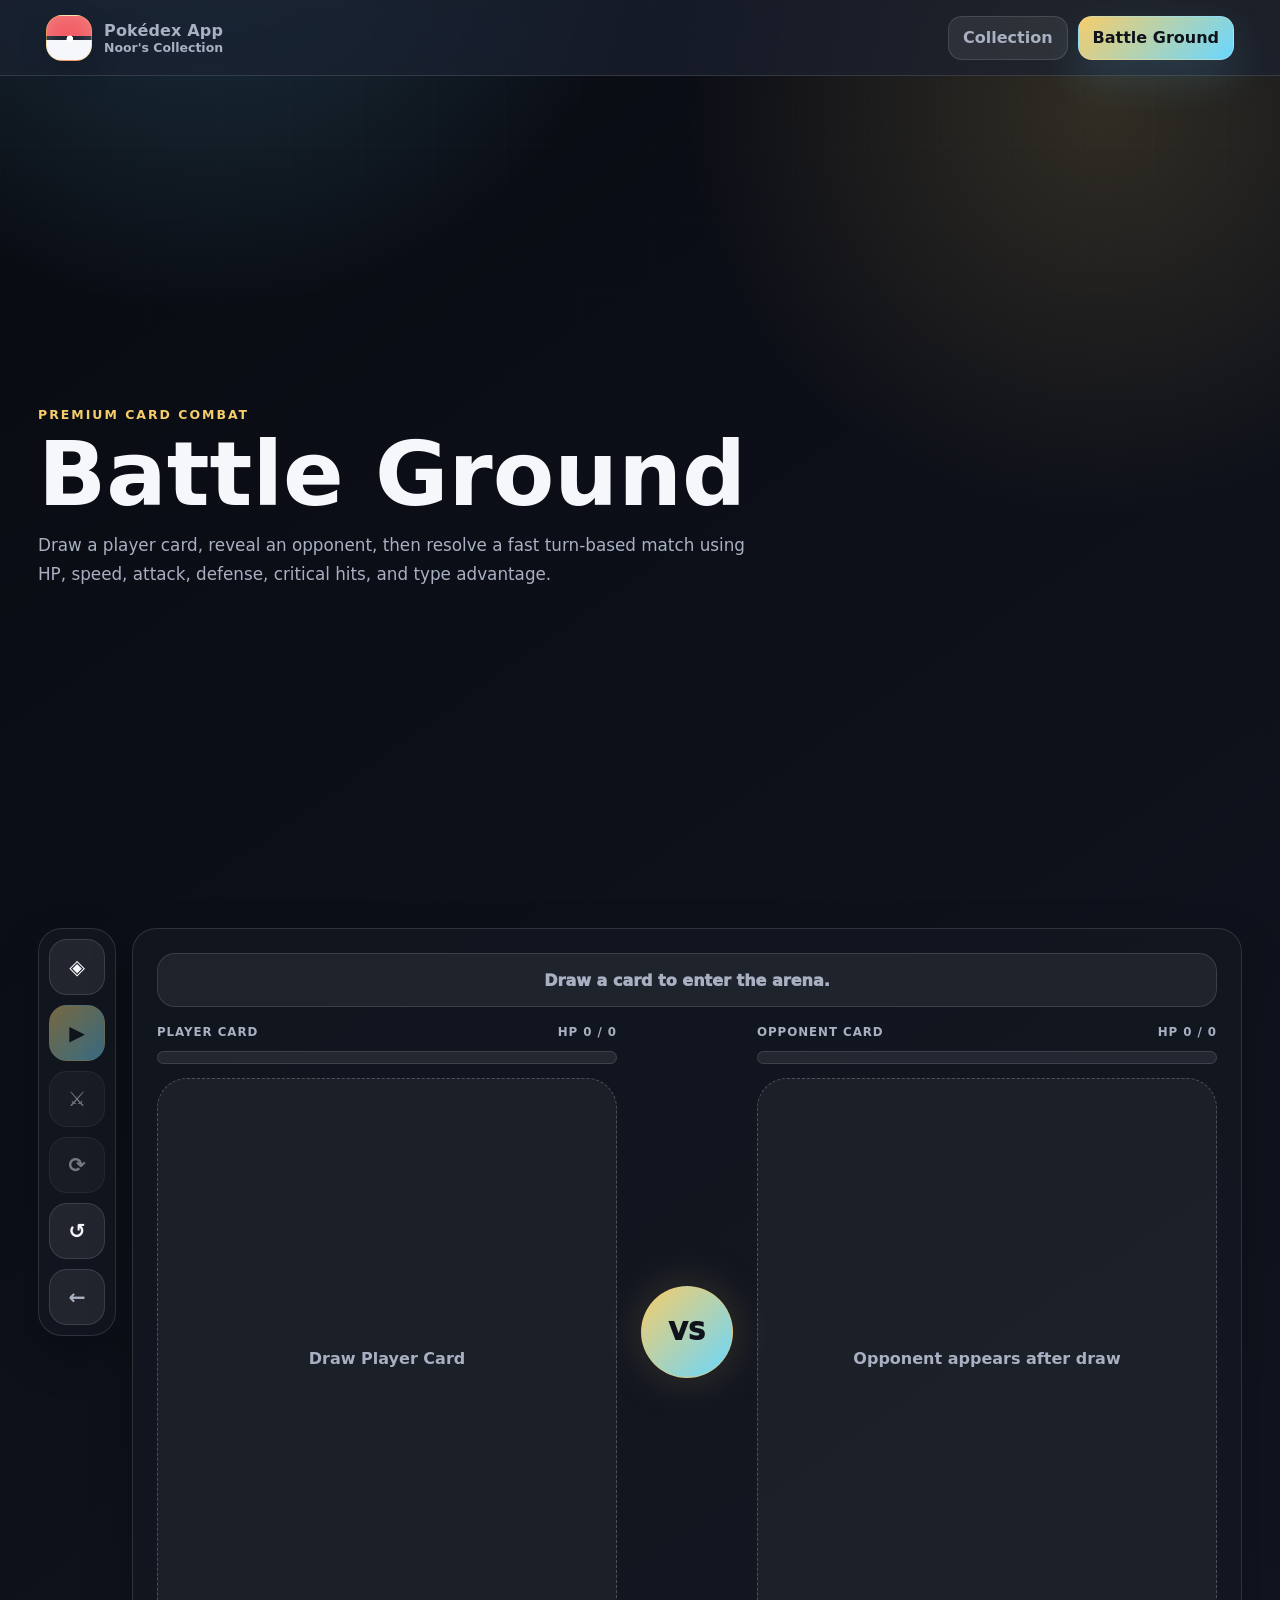
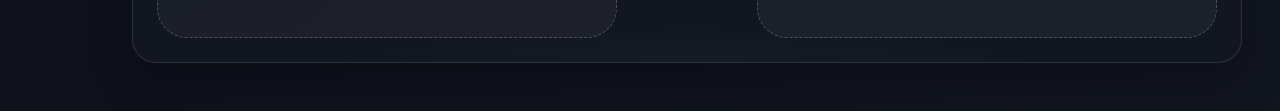
==== commit 8dc2f06b: "site audit complete" ====
--- a/battle.html
+++ b/battle.html
@@ -6,680 +6,9 @@
   <meta name="color-scheme" content="dark">
   <title>Battle Ground - Noor's Collection</title>
   <link rel="preconnect" href="https://raw.githubusercontent.com">
-  <style>
-    :root {
-      --bg: #090b12;
-      --bg-2: #111520;
-      --surface: rgba(20, 24, 34, 0.74);
-      --surface-strong: rgba(28, 34, 48, 0.92);
-      --ink: #f6f7fb;
-      --muted: #a8b0c2;
-      --line: rgba(255, 255, 255, 0.12);
-      --line-strong: rgba(255, 255, 255, 0.22);
-      --gold: #f6cd6a;
-      --accent: #69d7ff;
-      --danger: #ff6d8f;
-      --success: #71e8a6;
-      --shadow: 0 28px 90px rgba(0, 0, 0, 0.42);
-      --soft-shadow: 0 18px 44px rgba(0, 0, 0, 0.25);
-      --header-h: 76px;
-      --font: Inter, ui-sans-serif, system-ui, -apple-system, BlinkMacSystemFont, "Segoe UI", sans-serif;
-    }
-
-    * { box-sizing: border-box; }
-    html { scroll-behavior: smooth; }
-
-    body {
-      margin: 0;
-      min-height: 100vh;
-      color: var(--ink);
-      font-family: var(--font);
-      background:
-        radial-gradient(circle at 16% -8%, rgba(105, 215, 255, 0.22), transparent 28rem),
-        radial-gradient(circle at 86% 6%, rgba(246, 205, 106, 0.16), transparent 26rem),
-        linear-gradient(145deg, var(--bg), var(--bg-2));
-    }
-
-    body::before {
-      content: "";
-      position: fixed;
-      inset: 0;
-      z-index: -1;
-      pointer-events: none;
-      opacity: 0.45;
-      background-image:
-        linear-gradient(rgba(255,255,255,0.035) 1px, transparent 1px),
-        linear-gradient(90deg, rgba(255,255,255,0.035) 1px, transparent 1px);
-      background-size: 72px 72px;
-      mask-image: linear-gradient(to bottom, black, transparent 72%);
-    }
-
-    button, a { font: inherit; }
-
-    button, .nav-link, .button-link {
-      min-height: 44px;
-      border: 1px solid var(--line);
-      border-radius: 14px;
-      color: var(--ink);
-      background: rgba(255, 255, 255, 0.07);
-      cursor: pointer;
-      text-decoration: none;
-      font-weight: 900;
-      transition: transform 180ms ease, border-color 180ms ease, background 180ms ease, box-shadow 180ms ease, opacity 180ms ease;
-    }
-
-    button:hover:not(:disabled), .nav-link:hover, .button-link:hover {
-      transform: translateY(-1px);
-      border-color: var(--line-strong);
-    }
-
-    button:disabled {
-      cursor: not-allowed;
-      opacity: 0.45;
-      transform: none;
-      box-shadow: none;
-    }
-
-    .site-header {
-      position: sticky;
-      top: 0;
-      z-index: 50;
-      min-height: var(--header-h);
-      display: flex;
-      align-items: center;
-      justify-content: space-between;
-      gap: 18px;
-      padding: 14px clamp(16px, 4vw, 46px);
-      border-bottom: 1px solid var(--line);
-      background: color-mix(in srgb, var(--surface-strong) 78%, transparent);
-      backdrop-filter: blur(22px) saturate(145%);
-    }
-
-    .brand, .header-actions, .nav-link, .button-link {
-      display: inline-flex;
-      align-items: center;
-    }
-
-    .brand {
-      min-width: 0;
-      gap: 12px;
-      color: inherit;
-      text-decoration: none;
-    }
-
-    .brand-mark {
-      width: 46px;
-      height: 46px;
-      flex: 0 0 auto;
-      border: 1px solid rgba(246, 205, 106, 0.5);
-      border-radius: 16px;
-      background:
-        radial-gradient(circle at 52% 52%, #fff 0 10%, transparent 11%),
-        linear-gradient(#f15f65 0 46%, #202634 46% 54%, #f6f7fb 54%);
-      box-shadow: inset 0 0 18px rgba(255, 255, 255, 0.2), 0 12px 30px rgba(0,0,0,0.18);
-    }
-
-    .brand strong, .brand span { display: block; }
-    .brand span { color: var(--muted); font-size: 0.78rem; font-weight: 750; }
-    .header-actions { gap: 10px; }
-    .nav-link, .button-link { justify-content: center; padding: 0 14px; color: var(--muted); }
-
-    .battle-nav, .primary-btn {
-      color: #10131b;
-      background: linear-gradient(135deg, #f6cd6a, #69d7ff);
-      border-color: rgba(255,255,255,0.18);
-      box-shadow: 0 18px 42px rgba(105, 215, 255, 0.16);
-    }
-
-    main {
-      width: min(1480px, 100%);
-      margin: 0 auto;
-      padding: 30px clamp(14px, 3vw, 38px) 48px;
-      animation: pageIn 420ms ease both;
-    }
-
-    @keyframes pageIn {
-      from { opacity: 0; transform: translateY(12px); }
-      to { opacity: 1; transform: translateY(0); }
-    }
-
-    .hero {
-      margin-bottom: 22px;
-    }
-
-    .eyebrow {
-      margin: 0 0 12px;
-      color: var(--gold);
-      font-size: 0.78rem;
-      font-weight: 900;
-      letter-spacing: 0.16em;
-      text-transform: uppercase;
-    }
-
-    h1 {
-      margin: 0;
-      font-size: clamp(3rem, 7vw, 6.6rem);
-      line-height: 0.9;
-      letter-spacing: 0;
-    }
-
-    .subtitle {
-      max-width: 720px;
-      color: var(--muted);
-      font-size: 1.05rem;
-      line-height: 1.7;
-    }
-
-    .arena-panel {
-      border: 1px solid var(--line);
-      border-radius: 24px;
-      background: var(--surface);
-      box-shadow: var(--soft-shadow);
-      backdrop-filter: blur(18px);
-    }
-
-    .battle-shell {
-      display: grid;
-      grid-template-columns: 78px minmax(0, 1fr);
-      gap: 16px;
-      align-items: start;
-    }
-
-    .sidebar-controls {
-      position: sticky;
-      top: calc(var(--header-h) + 18px);
-      display: grid;
-      gap: 10px;
-      border: 1px solid var(--line);
-      border-radius: 24px;
-      padding: 10px;
-      background: var(--surface);
-      box-shadow: var(--soft-shadow);
-      backdrop-filter: blur(18px);
-    }
-
-    .icon-button {
-      position: relative;
-      width: 56px;
-      min-height: 56px;
-      display: grid;
-      place-items: center;
-      border-radius: 18px;
-      font-size: 1.28rem;
-      line-height: 1;
-    }
-
-    .icon-button::after {
-      content: attr(data-label);
-      position: absolute;
-      left: calc(100% + 10px);
-      top: 50%;
-      z-index: 20;
-      min-width: max-content;
-      transform: translate(-6px, -50%);
-      opacity: 0;
-      pointer-events: none;
-      border: 1px solid var(--line-strong);
-      border-radius: 999px;
-      padding: 8px 11px;
-      color: var(--ink);
-      background: rgba(15, 18, 26, 0.94);
-      box-shadow: 0 16px 36px rgba(0,0,0,0.28);
-      font-size: 0.75rem;
-      font-weight: 900;
-      letter-spacing: 0.04em;
-      text-transform: uppercase;
-      transition: opacity 160ms ease, transform 160ms ease;
-    }
-
-    .icon-button:focus-visible::after,
-    .icon-button.reveal::after {
-      opacity: 1;
-      transform: translate(0, -50%);
-    }
-
-    .arena-panel {
-      position: relative;
-      overflow: hidden;
-      padding: clamp(14px, 2.2vw, 24px);
-    }
-
-    .arena-panel.impact {
-      animation: arenaImpact 260ms ease;
-    }
-
-    .arena-panel::after {
-      content: "";
-      position: absolute;
-      inset: auto -10% -42% -10%;
-      height: 50%;
-      pointer-events: none;
-      background: radial-gradient(ellipse at center, rgba(105, 215, 255, 0.12), transparent 62%);
-    }
-
-    .winner-banner {
-      position: relative;
-      z-index: 2;
-      min-height: 54px;
-      display: grid;
-      place-items: center;
-      margin-bottom: 18px;
-      border: 1px solid var(--line);
-      border-radius: 18px;
-      color: var(--muted);
-      background: rgba(255,255,255,0.06);
-      text-align: center;
-      font-weight: 950;
-    }
-
-    .winner-banner.win {
-      color: var(--success);
-      border-color: rgba(113, 232, 166, 0.42);
-      background:
-        radial-gradient(circle at 50% 50%, rgba(113, 232, 166, 0.22), transparent 56%),
-        linear-gradient(135deg, rgba(113, 232, 166, 0.16), rgba(105, 215, 255, 0.12));
-      box-shadow: 0 0 44px rgba(113, 232, 166, 0.24), 0 0 120px rgba(105, 215, 255, 0.16);
-      animation: winnerGrand 1500ms ease-in-out infinite alternate, winnerPop 620ms cubic-bezier(.2, .9, .2, 1) both;
-    }
-
-    .winner-banner.loss {
-      color: var(--danger);
-      border-color: rgba(255, 109, 143, 0.42);
-      background:
-        radial-gradient(circle at 50% 50%, rgba(255, 109, 143, 0.22), transparent 56%),
-        linear-gradient(135deg, rgba(255, 109, 143, 0.16), rgba(246, 205, 106, 0.12));
-      box-shadow: 0 0 44px rgba(255, 109, 143, 0.24), 0 0 120px rgba(246, 205, 106, 0.16);
-      animation: winnerGrand 1500ms ease-in-out infinite alternate, winnerPop 620ms cubic-bezier(.2, .9, .2, 1) both;
-    }
-
-    @keyframes winnerGrand {
-      from { filter: brightness(1) saturate(1); transform: translateY(0) scale(1); }
-      to { filter: brightness(1.35) saturate(1.3); transform: translateY(-2px) scale(1.018); }
-    }
-
-    @keyframes winnerPop {
-      from { opacity: 0; transform: scale(0.86); }
-      70% { opacity: 1; transform: scale(1.04); }
-      to { opacity: 1; transform: scale(1); }
-    }
-
-    @keyframes arenaImpact {
-      20% { transform: translateX(-5px); filter: brightness(1.15); }
-      48% { transform: translateX(5px); }
-      100% { transform: translateX(0); filter: brightness(1); }
-    }
-
-    .arena-board {
-      display: grid;
-      grid-template-columns: minmax(280px, 1fr) auto minmax(280px, 1fr);
-      align-items: center;
-      gap: clamp(14px, 2vw, 24px);
-    }
-
-    .fighter-zone {
-      position: relative;
-      min-width: 0;
-    }
-
-    .zone-head {
-      display: flex;
-      align-items: center;
-      justify-content: space-between;
-      gap: 12px;
-      margin-bottom: 12px;
-      color: var(--muted);
-      font-weight: 900;
-      letter-spacing: 0.08em;
-      text-transform: uppercase;
-      font-size: 0.74rem;
-    }
-
-    .health-shell {
-      height: 13px;
-      overflow: hidden;
-      border: 1px solid var(--line);
-      border-radius: 999px;
-      background: rgba(255,255,255,0.08);
-      margin-bottom: 14px;
-    }
-
-    .health-shell.hit {
-      animation: healthHit 360ms ease;
-    }
-
-    .health-bar {
-      display: block;
-      width: 0%;
-      height: 100%;
-      border-radius: inherit;
-      background: linear-gradient(90deg, var(--success), #f6cd6a);
-      transition: width 420ms ease;
-    }
-
-    .health-bar.low { background: linear-gradient(90deg, var(--danger), #f6cd6a); }
-
-    @keyframes healthHit {
-      35% { box-shadow: 0 0 0 5px rgba(255, 109, 143, 0.18), 0 0 28px rgba(255, 109, 143, 0.28); }
-      100% { box-shadow: none; }
-    }
-
-    .battle-card {
-      --type: #69d7ff;
-      position: relative;
-      isolation: isolate;
-      min-height: 560px;
-      overflow: hidden;
-      display: flex;
-      flex-direction: column;
-      border: 1px solid color-mix(in srgb, var(--type) 38%, var(--line));
-      border-radius: 30px;
-      padding: 18px;
-      background:
-        radial-gradient(circle at 50% 22%, color-mix(in srgb, var(--type) 32%, transparent), transparent 13rem),
-        linear-gradient(180deg, rgba(255,255,255,0.1), rgba(255,255,255,0.025)),
-        var(--surface-strong);
-      box-shadow: 0 0 0 1px rgba(255,255,255,0.03), 0 24px 70px rgba(0,0,0,0.28);
-      animation: cardEnter 360ms ease both;
-      transition: transform 200ms ease, box-shadow 200ms ease;
-    }
-
-    .battle-card::before {
-      content: "";
-      position: absolute;
-      inset: -45%;
-      z-index: -1;
-      background: linear-gradient(115deg, transparent 38%, rgba(255,255,255,0.32), transparent 58%);
-      transform: translateX(-35%) rotate(8deg);
-      transition: transform 550ms ease;
-    }
-
-    .battle-card:hover::before { transform: translateX(35%) rotate(8deg); }
-    .battle-card:hover { transform: translateY(-5px); box-shadow: 0 32px 86px color-mix(in srgb, var(--type) 18%, rgba(0,0,0,0.38)); }
-
-    .battle-card.shake { animation: attackShake 300ms ease; }
-    .battle-card.hit { animation: cardHit 430ms ease; }
-
-    @keyframes cardEnter {
-      from { opacity: 0; transform: translateY(16px) scale(0.98); }
-      to { opacity: 1; transform: translateY(0) scale(1); }
-    }
-
-    @keyframes attackShake {
-      20% { transform: translateX(-8px) rotate(-1deg); }
-      45% { transform: translateX(8px) rotate(1deg); }
-      70% { transform: translateX(-5px); }
-      100% { transform: translateX(0); }
-    }
-
-    @keyframes cardHit {
-      18% { transform: translateY(8px) scale(0.985); filter: brightness(1.35) saturate(1.35); }
-      42% { transform: translateY(-4px) scale(1.01); }
-      100% { transform: translateY(0) scale(1); filter: brightness(1) saturate(1); }
-    }
-
-    .card-head {
-      display: flex;
-      align-items: center;
-      justify-content: space-between;
-      gap: 12px;
-    }
-
-    .dex-no, .rarity-badge, .hp-badge {
-      min-height: 34px;
-      display: inline-flex;
-      align-items: center;
-      border: 1px solid rgba(255,255,255,0.18);
-      border-radius: 999px;
-      padding: 0 11px;
-      background: rgba(255,255,255,0.1);
-      color: rgba(255,255,255,0.9);
-      font-size: 0.76rem;
-      font-weight: 900;
-      letter-spacing: 0.06em;
-      text-transform: uppercase;
-    }
-
-    .card-art {
-      flex: 1;
-      min-height: 230px;
-      display: grid;
-      place-items: center;
-      margin: 12px 0 4px;
-      border-radius: 24px;
-      background: radial-gradient(circle at 50% 52%, rgba(255,255,255,0.15), transparent 44%);
-    }
-
-    .card-art img {
-      width: min(78%, 250px);
-      max-height: 250px;
-      object-fit: contain;
-      filter: drop-shadow(0 22px 24px rgba(0,0,0,0.34));
-    }
-
-    .battle-card h2 {
-      margin: 10px 0 9px;
-      font-size: clamp(1.8rem, 3vw, 2.25rem);
-      line-height: 1;
-    }
-
-    .type-row { display: flex; flex-wrap: wrap; gap: 7px; }
-
-    .type-chip {
-      min-height: 30px;
-      display: inline-flex;
-      align-items: center;
-      border: 1px solid rgba(255,255,255,0.16);
-      border-radius: 999px;
-      padding: 0 10px;
-      color: #fff;
-      background: color-mix(in srgb, var(--chip) 72%, #202432);
-      font-size: 0.76rem;
-      font-weight: 900;
-      letter-spacing: 0.05em;
-      text-transform: uppercase;
-    }
-
-    .ability {
-      min-height: 48px;
-      margin: 12px 0;
-      color: var(--muted);
-      line-height: 1.5;
-    }
-
-    .stat-grid {
-      display: grid;
-      grid-template-columns: repeat(3, 1fr);
-      gap: 8px;
-      margin-top: auto;
-    }
-
-    .mini-stat {
-      border: 1px solid var(--line);
-      border-radius: 16px;
-      padding: 9px 8px;
-      background: rgba(255,255,255,0.07);
-    }
-
-    .mini-stat span {
-      display: block;
-      color: var(--muted);
-      font-size: 0.68rem;
-      font-weight: 900;
-      letter-spacing: 0.08em;
-      text-transform: uppercase;
-    }
-
-    .mini-stat strong { display: block; margin-top: 3px; }
-
-    .empty-slot {
-      min-height: 560px;
-      display: grid;
-      place-items: center;
-      border: 1px dashed var(--line-strong);
-      border-radius: 30px;
-      color: var(--muted);
-      background: rgba(255,255,255,0.045);
-      text-align: center;
-      padding: 24px;
-      font-weight: 900;
-    }
-
-    .vs-badge {
-      width: clamp(62px, 8vw, 92px);
-      aspect-ratio: 1;
-      display: grid;
-      place-items: center;
-      border: 1px solid rgba(246, 205, 106, 0.46);
-      border-radius: 50%;
-      color: #10131b;
-      background: linear-gradient(135deg, #f6cd6a, #69d7ff);
-      font-weight: 1000;
-      font-size: clamp(1.1rem, 2vw, 1.55rem);
-      box-shadow: 0 0 48px rgba(246, 205, 106, 0.18);
-    }
-
-    .damage-popup {
-      position: absolute;
-      top: 96px;
-      right: 28px;
-      z-index: 5;
-      color: #fff;
-      border: 1px solid rgba(255,255,255,0.2);
-      border-radius: 999px;
-      padding: 8px 12px;
-      background: rgba(255, 109, 143, 0.9);
-      box-shadow: 0 16px 34px rgba(255, 109, 143, 0.25);
-      font-weight: 1000;
-      animation: damageFloat 820ms ease forwards;
-    }
-
-    @keyframes damageFloat {
-      from { opacity: 0; transform: translateY(18px) scale(0.88); }
-      25% { opacity: 1; }
-      to { opacity: 0; transform: translateY(-28px) scale(1.05); }
-    }
-
-    .winner-popup {
-      position: fixed;
-      inset: 0;
-      z-index: 100;
-      display: grid;
-      place-items: center;
-      padding: 20px;
-      background: rgba(5, 7, 12, 0.74);
-      backdrop-filter: blur(10px);
-      opacity: 1;
-      pointer-events: auto;
-      transition: opacity 220ms ease;
-    }
-
-    .winner-popup.hidden {
-      opacity: 0;
-      pointer-events: none;
-    }
-
-    .winner-popup-card {
-      width: min(520px, 100%);
-      border: 1px solid rgba(246, 205, 106, 0.48);
-      border-radius: 28px;
-      padding: clamp(26px, 5vw, 44px);
-      text-align: center;
-      background:
-        radial-gradient(circle at 50% 0%, rgba(255,255,255,0.16), transparent 15rem),
-        linear-gradient(145deg, rgba(28, 34, 48, 0.98), rgba(12, 15, 24, 0.98));
-      box-shadow: 0 34px 110px rgba(0,0,0,0.55), 0 0 80px rgba(246,205,106,0.16);
-      animation: winnerModalPop 520ms cubic-bezier(.2, .9, .2, 1) both;
-    }
-
-    .winner-popup-card p {
-      margin: 0 0 10px;
-      color: var(--gold);
-      font-size: 0.78rem;
-      font-weight: 950;
-      letter-spacing: 0.16em;
-      text-transform: uppercase;
-    }
-
-    .winner-popup-card h2 {
-      margin: 0;
-      font-size: clamp(2.6rem, 8vw, 4.8rem);
-      line-height: 0.92;
-    }
-
-    .winner-popup-card strong {
-      display: block;
-      margin-top: 16px;
-      color: var(--muted);
-      font-size: 1rem;
-    }
-
-    @keyframes winnerModalPop {
-      from { opacity: 0; transform: translateY(18px) scale(0.9); }
-      to { opacity: 1; transform: translateY(0) scale(1); }
-    }
-
-    .grass { --type: #64d96f; }
-    .poison { --type: #b56bdb; }
-    .fire { --type: #ff784f; }
-    .flying { --type: #8aa8ff; }
-    .water { --type: #57b7ff; }
-    .bug { --type: #b9d957; }
-    .normal { --type: #c8c1b4; }
-    .electric { --type: #f8d84e; }
-    .ground { --type: #d5aa62; }
-    .psychic { --type: #ff79b5; }
-    .fighting { --type: #dc705b; }
-    .rock { --type: #bba466; }
-    .steel { --type: #a9b7c9; }
-    .ghost { --type: #8270c7; }
-    .ice { --type: #82dbe8; }
-    .dragon { --type: #8068ff; }
-    .dark { --type: #756b65; }
-    .fairy { --type: #ff9ad1; }
-
-    @media (prefers-reduced-motion: reduce) {
-      *, *::before, *::after {
-        animation-duration: 0.01ms !important;
-        animation-iteration-count: 1 !important;
-        scroll-behavior: auto !important;
-        transition-duration: 0.01ms !important;
-      }
-    }
-
-    @media (max-width: 1080px) {
-      .battle-shell { grid-template-columns: 1fr; }
-      .sidebar-controls {
-        position: static;
-        grid-template-columns: repeat(6, 56px);
-        justify-content: center;
-      }
-      .icon-button::after {
-        left: 50%;
-        top: auto;
-        bottom: calc(100% + 8px);
-        transform: translate(-50%, 6px);
-      }
-      .icon-button:focus-visible::after,
-      .icon-button.reveal::after {
-        transform: translate(-50%, 0);
-      }
-      .arena-board { grid-template-columns: 1fr; }
-      .vs-badge { margin: 0 auto; }
-    }
-
-    @media (max-width: 680px) {
-      .site-header { align-items: flex-start; }
-      .brand span { display: none; }
-      .header-actions { gap: 6px; }
-      .nav-link { padding: 0 10px; }
-      .hero { grid-template-columns: 1fr; }
-      .sidebar-controls { grid-template-columns: repeat(3, 56px); }
-      .battle-card, .empty-slot { min-height: 500px; border-radius: 26px; }
-      .stat-grid { grid-template-columns: 1fr 1fr; }
-    }
-  </style>
+  <link rel="stylesheet" href="style.css">
 </head>
-<body>
+<body class="battle-page">
   <header class="site-header">
     <a class="brand" href="index.html#collection" aria-label="Back to Noor's Collection">
       <span class="brand-mark" aria-hidden="true"></span>
@@ -753,395 +82,7 @@
     </div>
   </main>
 
-  <script>
-    const typeColors = {
-      Normal: "#c8c1b4", Fire: "#ff784f", Water: "#57b7ff", Electric: "#f8d84e",
-      Grass: "#64d96f", Ice: "#82dbe8", Fighting: "#dc705b", Poison: "#b56bdb",
-      Ground: "#d5aa62", Flying: "#8aa8ff", Psychic: "#ff79b5", Bug: "#b9d957",
-      Rock: "#bba466", Ghost: "#8270c7", Dragon: "#8068ff", Dark: "#756b65",
-      Steel: "#a9b7c9", Fairy: "#ff9ad1"
-    };
-
-    function p(id, name, types, hp, attack, defense, speed, rarity, description, stage, weakness, ability) {
-      return { id, name, types, hp, attack, defense, speed, rarity, description, stage, weakness, ability,
-        image: `https://raw.githubusercontent.com/PokeAPI/sprites/master/sprites/pokemon/other/official-artwork/${id}.png` };
-    }
-
-    const pokemonData = [
-      p(1,"Bulbasaur",["Grass","Poison"],70,48,52,45,"Common","A dependable seed Pokemon that stores energy in the bulb on its back.","Basic","Fire","Overgrow"),
-      p(3,"Venusaur",["Grass","Poison"],128,84,88,64,"Rare","The flower on its back gathers sunlight to fuel heavy grass attacks.","Stage 2","Fire","Jungle Bloom"),
-      p(4,"Charmander",["Fire"],64,56,44,60,"Common","The flame on its tail burns brighter when it is ready to battle.","Basic","Water","Blaze"),
-      p(6,"Charizard",["Fire","Flying"],138,96,82,92,"Holo Rare","It soars through the sky and blasts intense fire from above.","Stage 2","Water","Inferno Wings"),
-      p(7,"Squirtle",["Water"],68,48,64,43,"Common","It withdraws into its shell before countering with pressurized water.","Basic","Electric","Torrent"),
-      p(9,"Blastoise",["Water"],136,88,100,72,"Rare","Water cannons on its shell fire with enough force to break stone.","Stage 2","Electric","Hydro Cannon"),
-      p(25,"Pikachu",["Electric"],72,64,48,98,"Rare","Electricity builds in its cheeks before it releases a quick shock.","Basic","Ground","Static"),
-      p(26,"Raichu",["Electric"],98,88,64,110,"Rare","It channels stored electricity through its tail to stay grounded.","Stage 1","Ground","Surge Surfer"),
-      p(38,"Ninetales",["Fire"],106,82,78,106,"Rare","Its nine tails shimmer with a mysterious flame-like energy.","Stage 1","Water","Flash Fire"),
-      p(59,"Arcanine",["Fire"],124,104,84,96,"Rare","A noble Pokemon known for its speed, loyalty, and blazing charge.","Stage 1","Water","Intimidate"),
-      p(65,"Alakazam",["Psychic"],96,58,64,112,"Holo Rare","A master of psychic attacks with a mind sharper than any blade.","Stage 2","Dark","Synchronize"),
-      p(68,"Machamp",["Fighting"],130,110,88,66,"Rare","Its four arms can throw rapid punches from every angle.","Stage 2","Psychic","Guts"),
-      p(76,"Golem",["Rock","Ground"],128,102,118,48,"Rare","It rolls down mountains with enough force to shake the ground.","Stage 2","Water","Sturdy"),
-      p(94,"Gengar",["Ghost","Poison"],108,72,70,116,"Holo Rare","It slips through shadows and strikes with eerie ghostly energy.","Stage 2","Dark","Cursed Body"),
-      p(113,"Chansey",["Normal"],150,28,42,52,"Rare","Its gentle nature and high stamina make it excellent support.","Basic","Fighting","Natural Cure"),
-      p(123,"Scyther",["Bug","Flying"],102,102,78,112,"Rare","It moves like a green blur and cuts with scythe-like arms.","Basic","Fire","Technician"),
-      p(130,"Gyarados",["Water","Flying"],136,118,86,82,"Holo Rare","A furious sea serpent that overwhelms foes with raw power.","Stage 1","Electric","Intimidate"),
-      p(131,"Lapras",["Water","Ice"],132,82,86,66,"Rare","A gentle swimmer with icy songs and sturdy defensive power.","Basic","Electric","Water Absorb"),
-      p(143,"Snorlax",["Normal"],160,106,92,32,"Holo Rare","A massive Pokemon that shrugs off hits and counters with heavy force.","Basic","Fighting","Thick Fat"),
-      p(144,"Articuno",["Ice","Flying"],122,88,100,88,"Legendary","This legendary bird freezes the air with every elegant wingbeat.","Legendary","Rock","Pressure"),
-      p(145,"Zapdos",["Electric","Flying"],122,96,88,100,"Legendary","A legendary bird that appears with thunderclouds and bright sparks.","Legendary","Rock","Static"),
-      p(146,"Moltres",["Fire","Flying"],122,100,88,96,"Legendary","Its fiery wings leave trails of flame across the sky.","Legendary","Rock","Flame Body"),
-      p(149,"Dragonite",["Dragon","Flying"],146,124,98,86,"Holo Rare","A kindhearted dragon with enough power to circle the globe.","Stage 2","Ice","Inner Focus"),
-      p(150,"Mewtwo",["Psychic"],148,112,96,124,"Legendary","A genetically engineered Pokemon with overwhelming psychic power.","Legendary","Dark","Pressure"),
-      p(151,"Mew",["Psychic"],126,92,92,108,"Mythic","A mythical Pokemon said to contain the genetic code of all Pokemon.","Mythic","Dark","Synchronize"),
-      p(157,"Typhlosion",["Fire"],126,96,84,100,"Rare","It creates explosive heat waves when its flames flare up.","Stage 2","Water","Blaze"),
-      p(160,"Feraligatr",["Water"],130,104,96,78,"Rare","It lunges forward with crushing jaws and unstoppable momentum.","Stage 2","Electric","Torrent"),
-      p(181,"Ampharos",["Electric"],116,88,86,64,"Rare","Its tail shines like a beacon and stores steady electric power.","Stage 2","Ground","Static"),
-      p(196,"Espeon",["Psychic"],96,76,74,116,"Rare","It reads air currents and enemy intent with its sensitive fur.","Stage 1","Dark","Magic Bounce"),
-      p(197,"Umbreon",["Dark"],112,74,104,76,"Rare","Its rings glow in darkness before it launches a patient counterattack.","Stage 1","Fighting","Synchronize"),
-      p(208,"Steelix",["Steel","Ground"],128,96,138,42,"Rare","A hardened steel serpent that tunnels deeper than Onix ever could.","Stage 1","Fire","Sturdy"),
-      p(212,"Scizor",["Bug","Steel"],112,116,104,70,"Holo Rare","Its steel claws strike quickly and look heavier than they feel.","Stage 1","Fire","Technician"),
-      p(248,"Tyranitar",["Rock","Dark"],148,126,116,72,"Holo Rare","An armored powerhouse that can change the shape of mountains.","Stage 2","Fighting","Sand Stream"),
-      p(254,"Sceptile",["Grass"],118,104,78,120,"Rare","Leaf blades on its arms slash with precise jungle speed.","Stage 2","Fire","Overgrow"),
-      p(257,"Blaziken",["Fire","Fighting"],126,118,82,92,"Holo Rare","It leaps high and lands blazing kicks with explosive force.","Stage 2","Water","Speed Boost"),
-      p(260,"Swampert",["Water","Ground"],138,112,100,72,"Rare","Powerful arms let it swim through rough water and move boulders.","Stage 2","Grass","Torrent"),
-      p(282,"Gardevoir",["Psychic","Fairy"],112,84,82,92,"Rare","It protects trusted trainers with elegant psychic force.","Stage 2","Steel","Trace"),
-      p(306,"Aggron",["Steel","Rock"],132,110,132,54,"Rare","A territorial armored Pokemon that defends mountains with force.","Stage 2","Fighting","Rock Head"),
-      p(330,"Flygon",["Ground","Dragon"],118,100,86,108,"Rare","Its wings stir desert sand into a veil around its attacks.","Stage 2","Ice","Levitate"),
-      p(350,"Milotic",["Water"],126,76,98,88,"Rare","A graceful Pokemon whose calm presence can steady an entire team.","Stage 1","Electric","Marvel Scale"),
-      p(359,"Absol",["Dark"],96,116,72,92,"Rare","It appears before disasters and strikes with sudden dark power.","Basic","Fighting","Super Luck"),
-      p(373,"Salamence",["Dragon","Flying"],140,128,92,104,"Holo Rare","A dragon that finally gained wings and now battles with joy.","Stage 2","Ice","Intimidate"),
-      p(376,"Metagross",["Steel","Psychic"],138,124,126,72,"Holo Rare","Four brains coordinate its heavy body with machine-like precision.","Stage 2","Fire","Clear Body"),
-      p(384,"Rayquaza",["Dragon","Flying"],154,136,98,116,"Legendary","A sky-dwelling legend that descends with overwhelming dragon power.","Legendary","Ice","Air Lock"),
-      p(392,"Infernape",["Fire","Fighting"],120,108,82,116,"Rare","It mixes nimble martial arts with roaring flames.","Stage 2","Water","Iron Fist"),
-      p(395,"Empoleon",["Water","Steel"],126,98,106,72,"Rare","Steel-edged wings and royal poise make it a durable attacker.","Stage 2","Electric","Torrent"),
-      p(445,"Garchomp",["Dragon","Ground"],144,130,104,110,"Holo Rare","It tears across the ground and air like a living jet.","Stage 2","Ice","Rough Skin"),
-      p(448,"Lucario",["Fighting","Steel"],112,112,84,98,"Holo Rare","It senses aura and shapes that energy into precise combat strikes.","Stage 1","Fire","Inner Focus"),
-      p(497,"Serperior",["Grass"],118,88,100,114,"Rare","Regal and swift, it pressures rivals with piercing confidence.","Stage 2","Fire","Contrary"),
-      p(500,"Emboar",["Fire","Fighting"],144,120,86,62,"Rare","It charges with wrestling power and a blazing beard of fire.","Stage 2","Water","Reckless"),
-      p(503,"Samurott",["Water"],126,108,92,76,"Rare","A disciplined fighter that draws shell blades in a flash.","Stage 2","Electric","Torrent"),
-      p(571,"Zoroark",["Dark"],104,112,72,106,"Rare","It creates illusions to mislead foes before striking from hiding.","Stage 1","Fighting","Illusion"),
-      p(612,"Haxorus",["Dragon"],128,134,96,98,"Holo Rare","Its tusks can cleave steel and its battle focus rarely breaks.","Stage 2","Ice","Mold Breaker"),
-      p(635,"Hydreigon",["Dark","Dragon"],140,128,92,98,"Holo Rare","A ruthless three-headed dragon that attacks anything it sees.","Stage 2","Fairy","Levitate"),
-      p(658,"Greninja",["Water","Dark"],118,112,78,126,"Holo Rare","A swift ninja Pokemon that shapes water into cutting stars.","Stage 2","Electric","Battle Bond"),
-      p(700,"Sylveon",["Fairy"],112,78,86,76,"Rare","Ribbon-like feelers calm allies and soften enemy aggression.","Stage 1","Steel","Pixilate")
-    ];
-
-    const els = {
-      playerCard: document.querySelector("#playerCard"),
-      opponentCard: document.querySelector("#opponentCard"),
-      playerHealth: document.querySelector("#playerHealth"),
-      opponentHealth: document.querySelector("#opponentHealth"),
-      playerHpText: document.querySelector("#playerHpText"),
-      opponentHpText: document.querySelector("#opponentHpText"),
-      playerMeter: document.querySelector("[aria-label='Player health']"),
-      opponentMeter: document.querySelector("[aria-label='Opponent health']"),
-      arenaPanel: document.querySelector(".arena-panel"),
-      winner: document.querySelector("#winnerBanner"),
-      winnerPopup: document.querySelector("#winnerPopup"),
-      winnerPopupKicker: document.querySelector("#winnerPopupKicker"),
-      winnerPopupTitle: document.querySelector("#winnerPopupTitle"),
-      winnerPopupDetail: document.querySelector("#winnerPopupDetail"),
-      drawBtn: document.querySelector("#drawBtn"),
-      startBtn: document.querySelector("#startBtn"),
-      attackBtn: document.querySelector("#attackBtn"),
-      autoBtn: document.querySelector("#autoBtn"),
-      resetBtn: document.querySelector("#resetBtn")
-    };
-
-    const state = {
-      player: null,
-      opponent: null,
-      playerHp: 0,
-      opponentHp: 0,
-      active: null,
-      started: false,
-      over: false,
-      round: 0,
-      autoTimer: null,
-      messages: [],
-      stats: { totalBattles: 0, playerWins: 0, playerLosses: 0, lastWinner: "None" }
-    };
-
-    function initBattle() {
-      state.stats = { ...state.stats, ...JSON.parse(localStorage.getItem("noor-battle-stats") || "{}") };
-      updateBattleStatsUI();
-      resetBattle();
-      document.querySelectorAll(".icon-button").forEach(control => {
-        control.addEventListener("click", () => revealControlLabel(control));
-      });
-      els.winnerPopup.addEventListener("click", hideWinnerPopup);
-      els.drawBtn.addEventListener("click", () => {
-        hideWinnerPopup();
-        state.player = prepareBattlePokemon(drawRandomPokemon());
-        state.opponent = prepareBattlePokemon(drawRandomPokemon(state.player.id));
-        state.playerHp = state.player.battleHp;
-        state.opponentHp = state.opponent.battleHp;
-        state.started = false;
-        state.over = false;
-        state.round = 0;
-        state.active = null;
-        clearInterval(state.autoTimer);
-        renderBattleCard("player", state.player);
-        renderBattleCard("opponent", state.opponent);
-        updateHealthBars();
-        addBattleLog(`Cards drawn: Player gets ${state.player.name}; opponent gets ${state.opponent.name}.`, true);
-        els.winner.className = "winner-banner";
-        els.winner.textContent = "Cards drawn. Start the battle when ready.";
-        els.startBtn.disabled = false;
-        els.attackBtn.disabled = true;
-        els.autoBtn.disabled = true;
-      });
-      els.startBtn.addEventListener("click", startBattle);
-      els.attackBtn.addEventListener("click", performAttackTurn);
-      els.autoBtn.addEventListener("click", () => {
-        if (state.autoTimer) {
-          clearInterval(state.autoTimer);
-          state.autoTimer = null;
-          els.autoBtn.textContent = "⟳";
-          els.autoBtn.setAttribute("aria-label", "Auto Battle");
-          els.autoBtn.dataset.label = "Auto Battle";
-          return;
-        }
-        els.autoBtn.textContent = "Ⅱ";
-        els.autoBtn.setAttribute("aria-label", "Pause Auto Battle");
-        els.autoBtn.dataset.label = "Pause Auto";
-        state.autoTimer = setInterval(performAttackTurn, 1100);
-      });
-      els.resetBtn.addEventListener("click", resetBattle);
-    }
-
-    function revealControlLabel(control) {
-      control.classList.add("reveal");
-      clearTimeout(control._labelTimer);
-      control._labelTimer = setTimeout(() => control.classList.remove("reveal"), 900);
-    }
-
-    function getPokemonData() {
-      return pokemonData.map(mon => ({ ...mon }));
-    }
-
-    function drawRandomPokemon(excludeId) {
-      const deck = getPokemonData().filter(mon => mon.id !== excludeId);
-      return deck[Math.floor(Math.random() * deck.length)];
-    }
-
-    function prepareBattlePokemon(mon) {
-      return { ...mon, battleHp: Math.round(mon.hp * 2.35) };
-    }
-
-    function renderBattleCard(slot, mon) {
-      const target = slot === "player" ? els.playerCard : els.opponentCard;
-      target.className = "";
-      target.innerHTML = `
-        <article class="battle-card ${mon.types[0].toLowerCase()}" data-card="${slot}">
-          <div class="card-head">
-            <span class="dex-no">#${String(mon.id).padStart(3, "0")}</span>
-            <span class="rarity-badge">${mon.rarity}</span>
-          </div>
-          <div class="card-art"><img src="${mon.image}" alt="${mon.name} official artwork" loading="lazy"></div>
-          <div class="card-head">
-            <h2>${mon.name}</h2>
-            <span class="hp-badge">HP ${mon.battleHp}</span>
-          </div>
-          <div class="type-row">${mon.types.map(type => `<span class="type-chip" style="--chip:${typeColors[type]}">${type}</span>`).join("")}</div>
-          <p class="ability"><strong>Ability:</strong> ${mon.ability}</p>
-          <div class="stat-grid">
-            <div class="mini-stat"><span>ATK</span><strong>${mon.attack}</strong></div>
-            <div class="mini-stat"><span>DEF</span><strong>${mon.defense}</strong></div>
-            <div class="mini-stat"><span>SPD</span><strong>${mon.speed}</strong></div>
-            <div class="mini-stat"><span>Weak</span><strong>${mon.weakness}</strong></div>
-            <div class="mini-stat"><span>Stage</span><strong>${mon.stage}</strong></div>
-            <div class="mini-stat"><span>Type</span><strong>${mon.types[0]}</strong></div>
-          </div>
-        </article>`;
-    }
-
-    function startBattle() {
-      if (!state.player || !state.opponent) {
-        addBattleLog("Draw both cards before starting the battle.");
-        return;
-      }
-      state.started = true;
-      state.over = false;
-      state.round = 0;
-      state.playerHp = state.player.battleHp;
-      state.opponentHp = state.opponent.battleHp;
-      state.active = state.player.speed >= state.opponent.speed ? "player" : "opponent";
-      updateHealthBars();
-      addBattleLog(`${state.active === "player" ? state.player.name : state.opponent.name} is faster and attacks first.`);
-      els.winner.className = "winner-banner";
-      els.winner.textContent = `${state.active === "player" ? "Player" : "Opponent"} has initiative.`;
-      els.startBtn.disabled = true;
-      els.attackBtn.disabled = false;
-      els.autoBtn.disabled = false;
-    }
-
-    function performAttackTurn() {
-      if (!state.started || state.over) return;
-      const attackerKey = state.active;
-      const defenderKey = attackerKey === "player" ? "opponent" : "player";
-      const attacker = state[attackerKey];
-      const defender = state[defenderKey];
-      const result = calculateDamage(attacker, defender);
-
-      if (defenderKey === "player") state.playerHp = Math.max(0, state.playerHp - result.damage);
-      else state.opponentHp = Math.max(0, state.opponentHp - result.damage);
-
-      state.round += 1;
-      const remainingHp = defenderKey === "player" ? state.playerHp : state.opponentHp;
-      addBattleLog(`Round ${state.round}: ${attacker.name} attacked ${defender.name} for ${result.damage} damage. ${defender.name} has ${remainingHp} HP remaining.`);
-      if (result.critical) addBattleLog(`Critical hit: ${attacker.name}'s damage was multiplied by 1.5.`);
-      if (result.typeAdvantage) addBattleLog(`Type advantage: ${attacker.types.join("/")} pressured ${defender.types.join("/")}, adding 20% damage.`);
-
-      showDamagePopup(defenderKey, result.damage);
-      document.querySelector(`[data-card="${attackerKey}"]`)?.classList.add("shake");
-      document.querySelector(`[data-card="${defenderKey}"]`)?.classList.add("hit");
-      const meter = defenderKey === "player" ? els.playerMeter : els.opponentMeter;
-      meter.classList.add("hit");
-      els.arenaPanel.classList.add("impact");
-      setTimeout(() => document.querySelector(`[data-card="${attackerKey}"]`)?.classList.remove("shake"), 320);
-      setTimeout(() => document.querySelector(`[data-card="${defenderKey}"]`)?.classList.remove("hit"), 460);
-      setTimeout(() => meter.classList.remove("hit"), 380);
-      setTimeout(() => els.arenaPanel.classList.remove("impact"), 280);
-      updateHealthBars();
-
-      if (state.playerHp <= 0 || state.opponentHp <= 0) {
-        endBattle();
-        return;
-      }
-
-      state.active = defenderKey;
-    }
-
-    function calculateDamage(attacker, defender) {
-      let damage = Math.max(5, attacker.attack - Math.floor(defender.defense / 2));
-      const critical = Math.random() < 0.15;
-      const typeAdvantage = checkTypeAdvantage(attacker, defender);
-      if (critical) damage *= 1.5;
-      if (typeAdvantage) damage *= 1.2;
-      return { damage: Math.round(damage), critical, typeAdvantage };
-    }
-
-    function checkTypeAdvantage(attacker, defender) {
-      const rules = {
-        Fire: ["Grass"], Grass: ["Water"], Water: ["Fire"], Electric: ["Water"],
-        Psychic: ["Fighting"], Fighting: ["Normal"], Ice: ["Dragon"], Dragon: ["Dragon"],
-        Dark: ["Psychic"], Fairy: ["Dragon"], Ground: ["Electric"]
-      };
-      return attacker.types.some(type => rules[type]?.some(target => defender.types.includes(target)));
-    }
-
-    function updateHealthBars() {
-      const playerPercent = state.player ? Math.max(0, (state.playerHp / state.player.battleHp) * 100) : 0;
-      const opponentPercent = state.opponent ? Math.max(0, (state.opponentHp / state.opponent.battleHp) * 100) : 0;
-      els.playerHealth.style.width = `${playerPercent}%`;
-      els.opponentHealth.style.width = `${opponentPercent}%`;
-      els.playerHealth.classList.toggle("low", playerPercent <= 30);
-      els.opponentHealth.classList.toggle("low", opponentPercent <= 30);
-      els.playerHpText.textContent = state.player ? `HP ${state.playerHp} / ${state.player.battleHp}` : "HP 0 / 0";
-      els.opponentHpText.textContent = state.opponent ? `HP ${state.opponentHp} / ${state.opponent.battleHp}` : "HP 0 / 0";
-      els.playerMeter.setAttribute("aria-valuenow", Math.round(playerPercent));
-      els.opponentMeter.setAttribute("aria-valuenow", Math.round(opponentPercent));
-    }
-
-    function showDamagePopup(targetKey, damage) {
-      const zone = targetKey === "player" ? els.playerCard : els.opponentCard;
-      const popup = document.createElement("span");
-      popup.className = "damage-popup";
-      popup.textContent = `-${damage}`;
-      zone.appendChild(popup);
-      setTimeout(() => popup.remove(), 850);
-    }
-
-    function addBattleLog(message, clear = false) {
-      if (clear) state.messages = [];
-      state.messages.unshift(message);
-      state.messages = state.messages.slice(0, 24);
-    }
-
-    function endBattle() {
-      state.over = true;
-      state.started = false;
-      clearInterval(state.autoTimer);
-      state.autoTimer = null;
-      els.autoBtn.textContent = "⟳";
-      els.autoBtn.setAttribute("aria-label", "Auto Battle");
-      els.autoBtn.dataset.label = "Auto Battle";
-      els.attackBtn.disabled = true;
-      els.autoBtn.disabled = true;
-      els.startBtn.disabled = true;
-
-      const playerWon = state.opponentHp <= 0;
-      const winnerName = playerWon ? state.player.name : state.opponent.name;
-      state.stats.totalBattles += 1;
-      if (playerWon) state.stats.playerWins += 1;
-      else state.stats.playerLosses += 1;
-      state.stats.lastWinner = winnerName;
-      saveBattleStats();
-      updateBattleStatsUI();
-      els.winner.className = `winner-banner ${playerWon ? "win" : "loss"}`;
-      els.winner.textContent = `${winnerName} wins the match after ${state.round} rounds.`;
-      scheduleWinnerPopup(playerWon, winnerName);
-      addBattleLog(`Winner: ${winnerName}. Match ended after ${state.round} rounds.`);
-    }
-
-    function resetBattle() {
-      clearInterval(state.autoTimer);
-      state.autoTimer = null;
-      state.player = null;
-      state.opponent = null;
-      state.playerHp = 0;
-      state.opponentHp = 0;
-      state.active = null;
-      state.started = false;
-      state.over = false;
-      state.round = 0;
-      hideWinnerPopup();
-      els.playerCard.className = "empty-slot";
-      els.opponentCard.className = "empty-slot";
-      els.playerCard.textContent = "Draw Player Card";
-      els.opponentCard.textContent = "Opponent appears after draw";
-      els.winner.className = "winner-banner";
-      els.winner.textContent = "Draw a card to enter the arena.";
-      state.messages = [];
-      addBattleLog("Match reset. Draw a new player card to begin.");
-      els.startBtn.disabled = true;
-      els.attackBtn.disabled = true;
-      els.autoBtn.disabled = true;
-      els.autoBtn.textContent = "⟳";
-      els.autoBtn.setAttribute("aria-label", "Auto Battle");
-      els.autoBtn.dataset.label = "Auto Battle";
-      updateHealthBars();
-    }
-
-    function saveBattleStats() {
-      localStorage.setItem("noor-battle-stats", JSON.stringify(state.stats));
-    }
-
-    function updateBattleStatsUI() {
-      saveBattleStats();
-    }
-
-    function scheduleWinnerPopup(playerWon, winnerName) {
-      clearTimeout(state.popupTimer);
-      state.popupTimer = setTimeout(() => {
-        showWinnerPopup(playerWon, winnerName);
-      }, 5000);
-    }
-
-    function showWinnerPopup(playerWon, winnerName) {
-      els.winnerPopupKicker.textContent = "Victory";
-      els.winnerPopupTitle.textContent = playerWon ? "Player Wins" : "Opponent Wins";
-      els.winnerPopupDetail.textContent = `${winnerName} won after ${state.round} rounds`;
-      els.winnerPopup.classList.remove("hidden");
-    }
-
-    function hideWinnerPopup() {
-      els.winnerPopup.classList.add("hidden");
-      clearTimeout(state.popupTimer);
-    }
-
-    initBattle();
-  </script>
+  <script src="pokemon-data.js"></script>
+  <script src="battle.js"></script>
 </body>
 </html>
--- a/style.css
+++ b/style.css
@@ -0,0 +1,1506 @@
+:root {
+      --bg: #090b12;
+      --bg-2: #111520;
+      --surface: rgba(20, 24, 34, 0.72);
+      --surface-strong: rgba(28, 34, 48, 0.9);
+      --ink: #f6f7fb;
+      --muted: #a8b0c2;
+      --line: rgba(255, 255, 255, 0.12);
+      --line-strong: rgba(255, 255, 255, 0.22);
+      --gold: #f6cd6a;
+      --accent: #69d7ff;
+      --success: #71e8a6;
+      --danger: #ff6d8f;
+      --shadow: 0 28px 90px rgba(0, 0, 0, 0.42);
+      --soft-shadow: 0 18px 44px rgba(0, 0, 0, 0.25);
+      --radius-xl: 30px;
+      --radius-lg: 24px;
+      --radius-md: 16px;
+      --radius-sm: 12px;
+      --header-h: 76px;
+      --font: Inter, ui-sans-serif, system-ui, -apple-system, BlinkMacSystemFont, "Segoe UI", sans-serif;
+    }
+
+    body.light {
+      --bg: #f5f7fb;
+      --bg-2: #e8edf6;
+      --surface: rgba(255, 255, 255, 0.76);
+      --surface-strong: rgba(255, 255, 255, 0.94);
+      --ink: #141822;
+      --muted: #657084;
+      --line: rgba(20, 24, 34, 0.12);
+      --line-strong: rgba(20, 24, 34, 0.22);
+      --shadow: 0 28px 86px rgba(47, 58, 80, 0.18);
+      --soft-shadow: 0 18px 42px rgba(47, 58, 80, 0.12);
+    }
+
+    * { box-sizing: border-box; }
+    html { scroll-behavior: smooth; }
+
+    body {
+      margin: 0;
+      min-height: 100vh;
+      color: var(--ink);
+      font-family: var(--font);
+      background:
+        radial-gradient(circle at 16% -8%, rgba(105, 215, 255, 0.22), transparent 28rem),
+        radial-gradient(circle at 86% 6%, rgba(246, 205, 106, 0.16), transparent 26rem),
+        linear-gradient(145deg, var(--bg), var(--bg-2));
+    }
+
+    body::before {
+      content: "";
+      position: fixed;
+      inset: 0;
+      z-index: -1;
+      pointer-events: none;
+      opacity: 0.5;
+      background-image:
+        linear-gradient(rgba(255,255,255,0.035) 1px, transparent 1px),
+        linear-gradient(90deg, rgba(255,255,255,0.035) 1px, transparent 1px);
+      background-size: 72px 72px;
+      mask-image: linear-gradient(to bottom, black, transparent 72%);
+    }
+
+    button, input, select { font: inherit; }
+
+    button {
+      border: 1px solid var(--line);
+      border-radius: 14px;
+      color: var(--ink);
+      background: rgba(255, 255, 255, 0.07);
+      cursor: pointer;
+      transition: transform 180ms ease, border-color 180ms ease, background 180ms ease, box-shadow 180ms ease;
+    }
+
+    button:hover { transform: translateY(-1px); border-color: var(--line-strong); }
+    button:active { transform: translateY(0) scale(0.98); }
+    button:focus-visible,
+    a:focus-visible,
+    input:focus-visible,
+    select:focus-visible {
+      outline: 3px solid color-mix(in srgb, var(--accent) 76%, white);
+      outline-offset: 3px;
+    }
+
+    .site-header {
+      position: sticky;
+      top: 0;
+      z-index: 50;
+      min-height: var(--header-h);
+      display: flex;
+      align-items: center;
+      justify-content: space-between;
+      gap: 18px;
+      padding: 14px clamp(16px, 4vw, 46px);
+      border-bottom: 1px solid var(--line);
+      background: color-mix(in srgb, var(--surface-strong) 78%, transparent);
+      backdrop-filter: blur(22px) saturate(145%);
+    }
+
+    .brand {
+      display: inline-flex;
+      align-items: center;
+      gap: 12px;
+      color: inherit;
+      text-decoration: none;
+      min-width: 0;
+    }
+
+    .brand-mark {
+      width: 46px;
+      height: 46px;
+      flex: 0 0 auto;
+      border: 1px solid rgba(246, 205, 106, 0.5);
+      border-radius: 16px;
+      background:
+        radial-gradient(circle at 52% 52%, #fff 0 10%, transparent 11%),
+        linear-gradient(#f15f65 0 46%, #202634 46% 54%, #f6f7fb 54%);
+      box-shadow: inset 0 0 18px rgba(255, 255, 255, 0.2), 0 12px 30px rgba(0,0,0,0.18);
+    }
+
+    .brand strong, .brand span { display: block; }
+    .brand strong { font-size: 1rem; letter-spacing: 0.01em; }
+    .brand span { color: var(--muted); font-size: 0.78rem; font-weight: 750; }
+
+    .header-actions {
+      display: flex;
+      align-items: center;
+      gap: 10px;
+    }
+
+    .nav-search {
+      position: relative;
+      display: grid;
+      grid-template-columns: 42px 0 0;
+      align-items: center;
+      gap: 0;
+      min-height: 42px;
+      overflow: hidden;
+      border: 1px solid var(--line);
+      border-radius: 14px;
+      background: rgba(255,255,255,0.06);
+      transition: grid-template-columns 220ms ease, border-color 180ms ease, background 180ms ease;
+    }
+
+    body.light .nav-search { background: rgba(20,24,34,0.04); }
+
+    .nav-search.open {
+      grid-template-columns: 42px minmax(160px, 280px) 38px;
+      border-color: var(--line-strong);
+      background: var(--surface);
+    }
+
+    .search-toggle,
+    .search-clear {
+      width: 42px;
+      height: 42px;
+      border: 0;
+      border-radius: 13px;
+      background: transparent;
+      box-shadow: none;
+      color: var(--muted);
+      font-size: 1.12rem;
+    }
+
+    .search-clear {
+      width: 38px;
+      opacity: 0;
+      pointer-events: none;
+      transition: opacity 160ms ease;
+    }
+
+    .nav-search.open .search-clear {
+      opacity: 1;
+      pointer-events: auto;
+    }
+
+    .nav-search input {
+      min-width: 0;
+      height: 42px;
+      min-height: 42px;
+      border: 0;
+      border-radius: 0;
+      padding: 0;
+      opacity: 0;
+      background: transparent;
+      box-shadow: none;
+      transition: opacity 160ms ease, padding 160ms ease;
+    }
+
+    .nav-search.open input {
+      padding: 0 8px 0 0;
+      opacity: 1;
+    }
+
+    .nav-search input:focus {
+      border-color: transparent;
+      box-shadow: none;
+    }
+
+    .nav-link, .theme-toggle {
+      min-height: 42px;
+      display: inline-flex;
+      align-items: center;
+      justify-content: center;
+      padding: 0 14px;
+      color: var(--muted);
+      text-decoration: none;
+      border-radius: 14px;
+      font-weight: 800;
+    }
+
+    .nav-link:hover, .theme-toggle:hover { color: var(--ink); background: rgba(255,255,255,0.08); }
+    body.light .nav-link:hover, body.light .theme-toggle:hover { background: rgba(20,24,34,0.06); }
+
+    .battle-nav {
+      color: #10131b;
+      background: linear-gradient(135deg, #f6cd6a, #69d7ff);
+      border: 1px solid rgba(255,255,255,0.18);
+    }
+
+    main {
+      width: min(1500px, 100%);
+      margin: 0 auto;
+      padding: 26px clamp(14px, 3vw, 38px) 48px;
+    }
+
+    .hero {
+      min-height: calc(100vh - var(--header-h) - 24px);
+      display: grid;
+      grid-template-columns: minmax(0, 1fr) minmax(310px, 430px);
+      align-items: center;
+      gap: clamp(24px, 5vw, 72px);
+      padding: clamp(22px, 5vw, 56px) 0;
+    }
+
+    .eyebrow {
+      margin: 0 0 12px;
+      color: var(--gold);
+      font-size: 0.78rem;
+      font-weight: 900;
+      letter-spacing: 0.16em;
+      text-transform: uppercase;
+    }
+
+    h1 {
+      max-width: 900px;
+      margin: 0;
+      font-size: clamp(2.7rem, 7vw, 7.2rem);
+      line-height: 0.88;
+      letter-spacing: 0;
+    }
+
+    .hero-copy {
+      max-width: 690px;
+      margin: 24px 0 0;
+      color: var(--muted);
+      font-size: clamp(1rem, 1.7vw, 1.22rem);
+      line-height: 1.7;
+    }
+
+    .hero-actions {
+      display: flex;
+      flex-wrap: wrap;
+      gap: 12px;
+      margin-top: 28px;
+    }
+
+    .primary-btn, .ghost-btn {
+      min-height: 48px;
+      padding: 0 18px;
+      font-weight: 900;
+    }
+
+    .button-link {
+      display: inline-flex;
+      align-items: center;
+      justify-content: center;
+      border-radius: 14px;
+      text-decoration: none;
+    }
+
+    .primary-btn {
+      color: #10131b;
+      background: linear-gradient(135deg, #f6cd6a, #69d7ff);
+      border-color: rgba(255,255,255,0.3);
+      box-shadow: 0 18px 42px rgba(105, 215, 255, 0.18);
+    }
+
+    .ghost-btn { background: var(--surface); }
+
+    .featured-card {
+      position: relative;
+      isolation: isolate;
+      min-height: 590px;
+      overflow: hidden;
+      border: 1px solid var(--line-strong);
+      border-radius: var(--radius-xl);
+      padding: 22px;
+      background:
+        radial-gradient(circle at 50% 24%, rgba(255,255,255,0.26), transparent 18rem),
+        linear-gradient(155deg, rgba(255, 123, 68, 0.42), rgba(31, 36, 51, 0.92) 52%, rgba(105, 215, 255, 0.28));
+      box-shadow: var(--shadow);
+    }
+
+    .featured-card::before, .pokemon-card::before {
+      content: "";
+      position: absolute;
+      inset: -45%;
+      z-index: -1;
+      background: linear-gradient(115deg, transparent 38%, rgba(255,255,255,0.32), transparent 58%);
+      transform: translateX(-35%) rotate(8deg);
+      transition: transform 550ms ease;
+    }
+
+    .featured-card:hover::before, .pokemon-card:hover::before { transform: translateX(35%) rotate(8deg); }
+
+    .featured-head, .card-head {
+      display: flex;
+      align-items: center;
+      justify-content: space-between;
+      gap: 12px;
+    }
+
+    .dex-no, .rarity-badge, .hp-badge {
+      min-height: 34px;
+      display: inline-flex;
+      align-items: center;
+      border: 1px solid rgba(255,255,255,0.18);
+      border-radius: 999px;
+      padding: 0 11px;
+      background: rgba(255,255,255,0.1);
+      color: rgba(255,255,255,0.9);
+      font-size: 0.76rem;
+      font-weight: 900;
+      letter-spacing: 0.06em;
+      text-transform: uppercase;
+    }
+
+    body.light .featured-card .dex-no,
+    body.light .featured-card .rarity-badge,
+    body.light .featured-card .hp-badge { color: #fff; }
+
+    .featured-art {
+      min-height: 318px;
+      display: grid;
+      place-items: center;
+      margin: 22px 0 8px;
+    }
+
+    .featured-art img {
+      width: min(330px, 78vw);
+      filter: drop-shadow(0 32px 34px rgba(0,0,0,0.38));
+      animation: floatCard 5s ease-in-out infinite;
+    }
+
+    @keyframes floatCard {
+      50% { transform: translateY(-12px) rotate(1deg); }
+    }
+
+    .featured-card h2 {
+      margin: 0;
+      color: #fff;
+      font-size: clamp(2rem, 4vw, 3.2rem);
+      line-height: 1;
+    }
+
+    .featured-card p {
+      color: rgba(255,255,255,0.76);
+      line-height: 1.6;
+    }
+
+    .stats-strip {
+      display: grid;
+      grid-template-columns: repeat(auto-fit, minmax(170px, 1fr));
+      gap: 12px;
+      margin: 10px 0 34px;
+    }
+
+    .vault-stat, .toolbar, .empty-state {
+      border: 1px solid var(--line);
+      border-radius: var(--radius-lg);
+      background: var(--surface);
+      box-shadow: var(--soft-shadow);
+      backdrop-filter: blur(18px);
+    }
+
+    .vault-stat {
+      padding: 18px;
+    }
+
+    .vault-stat strong {
+      display: block;
+      font-size: clamp(1.6rem, 3vw, 2.6rem);
+      line-height: 1;
+    }
+
+    .vault-stat span {
+      display: block;
+      margin-top: 8px;
+      color: var(--muted);
+      font-weight: 800;
+      font-size: 0.82rem;
+      text-transform: uppercase;
+      letter-spacing: 0.08em;
+    }
+
+    .section-head {
+      display: flex;
+      align-items: end;
+      justify-content: space-between;
+      gap: 18px;
+      margin: 0 0 18px;
+    }
+
+    .section-head h2 {
+      margin: 0;
+      font-size: clamp(2rem, 4vw, 3.4rem);
+      line-height: 1;
+    }
+
+    .section-head p {
+      max-width: 560px;
+      margin: 10px 0 0;
+      color: var(--muted);
+      line-height: 1.6;
+    }
+
+    .count-pill {
+      white-space: nowrap;
+      border: 1px solid var(--line);
+      border-radius: 999px;
+      padding: 10px 14px;
+      color: var(--muted);
+      background: var(--surface);
+      font-weight: 850;
+    }
+
+    .toolbar {
+      position: sticky;
+      top: calc(var(--header-h) + 10px);
+      z-index: 20;
+      display: grid;
+      grid-template-columns: repeat(4, minmax(140px, 1fr));
+      gap: 12px;
+      margin-bottom: 22px;
+      padding: 12px;
+    }
+
+    .field {
+      display: grid;
+      gap: 7px;
+      min-width: 0;
+    }
+
+    .field span {
+      color: var(--muted);
+      font-size: 0.72rem;
+      font-weight: 900;
+      letter-spacing: 0.1em;
+      text-transform: uppercase;
+    }
+
+    input, select {
+      width: 100%;
+      min-height: 46px;
+      border: 1px solid var(--line);
+      border-radius: 14px;
+      outline: none;
+      color: var(--ink);
+      background: rgba(255,255,255,0.08);
+      padding: 0 13px;
+    }
+
+    body.light input, body.light select { background: rgba(20,24,34,0.04); }
+    body.light .nav-search input { background: transparent; }
+    input:focus, select:focus { border-color: var(--accent); box-shadow: 0 0 0 4px rgba(105,215,255,0.13); }
+
+    .pokemon-grid {
+      display: grid;
+      grid-template-columns: repeat(auto-fill, minmax(282px, 1fr));
+      gap: 20px;
+    }
+
+    .pokemon-card {
+      --type: #69d7ff;
+      position: relative;
+      isolation: isolate;
+      min-height: 520px;
+      overflow: hidden;
+      display: flex;
+      flex-direction: column;
+      border: 1px solid color-mix(in srgb, var(--type) 38%, var(--line));
+      border-radius: var(--radius-xl);
+      padding: 18px;
+      background:
+        radial-gradient(circle at 50% 22%, color-mix(in srgb, var(--type) 32%, transparent), transparent 13rem),
+        linear-gradient(180deg, rgba(255,255,255,0.1), rgba(255,255,255,0.025)),
+        var(--surface-strong);
+      box-shadow: 0 0 0 1px rgba(255,255,255,0.03), 0 24px 70px rgba(0,0,0,0.28);
+      transition: transform 210ms ease, box-shadow 210ms ease, border-color 210ms ease;
+    }
+
+    .pokemon-card::after {
+      content: "";
+      position: absolute;
+      inset: 0;
+      z-index: -2;
+      opacity: 0.2;
+      background:
+        linear-gradient(135deg, transparent 0 28%, rgba(255,255,255,0.5) 29%, transparent 30% 52%, rgba(255,255,255,0.26) 53%, transparent 54%),
+        radial-gradient(circle at 20% 16%, var(--type), transparent 16rem);
+      background-size: 150% 150%, auto;
+      mix-blend-mode: screen;
+    }
+
+    .pokemon-card:hover {
+      transform: translateY(-8px);
+      border-color: color-mix(in srgb, var(--type) 72%, white);
+      box-shadow: 0 32px 86px color-mix(in srgb, var(--type) 18%, rgba(0,0,0,0.38));
+    }
+
+    .card-art {
+      flex: 1;
+      min-height: 210px;
+      display: grid;
+      place-items: center;
+      margin: 10px 0 2px;
+      border-radius: 24px;
+      background:
+        radial-gradient(circle at 50% 52%, rgba(255,255,255,0.15), transparent 44%),
+        linear-gradient(180deg, rgba(255,255,255,0.1), rgba(255,255,255,0.02));
+    }
+
+    .card-art img {
+      width: min(78%, 230px);
+      max-height: 230px;
+      object-fit: contain;
+      filter: drop-shadow(0 22px 24px rgba(0,0,0,0.34));
+      transition: transform 220ms ease;
+    }
+
+    .pokemon-card:hover .card-art img { transform: scale(1.05); }
+
+    .pokemon-card h3 {
+      margin: 10px 0 9px;
+      font-size: 1.62rem;
+      letter-spacing: 0;
+    }
+
+    .type-row {
+      display: flex;
+      flex-wrap: wrap;
+      gap: 7px;
+    }
+
+    .type-chip {
+      min-height: 30px;
+      display: inline-flex;
+      align-items: center;
+      border: 1px solid rgba(255,255,255,0.16);
+      border-radius: 999px;
+      padding: 0 10px;
+      color: #fff;
+      background: color-mix(in srgb, var(--chip) 72%, #202432);
+      font-size: 0.76rem;
+      font-weight: 900;
+      letter-spacing: 0.05em;
+      text-transform: uppercase;
+    }
+
+    button.type-chip {
+      cursor: pointer;
+      box-shadow: none;
+    }
+
+    button.type-chip:hover {
+      transform: translateY(-1px);
+      border-color: rgba(255,255,255,0.38);
+    }
+
+    .card-copy {
+      min-height: 66px;
+      margin: 12px 0;
+      color: var(--muted);
+      font-size: 0.93rem;
+      line-height: 1.55;
+    }
+
+    .stat-chips {
+      display: grid;
+      grid-template-columns: repeat(3, 1fr);
+      gap: 8px;
+      margin-top: auto;
+    }
+
+    .stat-chip {
+      min-width: 0;
+      border: 1px solid var(--line);
+      border-radius: 16px;
+      padding: 9px 8px;
+      background: rgba(255,255,255,0.07);
+    }
+
+    .stat-chip span {
+      display: block;
+      color: var(--muted);
+      font-size: 0.68rem;
+      font-weight: 900;
+      letter-spacing: 0.08em;
+      text-transform: uppercase;
+    }
+
+    .stat-chip strong {
+      display: block;
+      margin-top: 3px;
+      font-size: 1rem;
+    }
+
+    .card-actions {
+      display: grid;
+      grid-template-columns: 48px 1fr;
+      gap: 9px;
+      margin-top: 12px;
+    }
+
+    .favorite-btn, .details-btn {
+      min-height: 48px;
+      font-weight: 950;
+      background: rgba(255,255,255,0.08);
+    }
+
+    .favorite-btn {
+      font-size: 1.2rem;
+      color: var(--gold);
+    }
+
+    .favorite-btn.active {
+      background: rgba(246,205,106,0.16);
+      border-color: rgba(246,205,106,0.5);
+      box-shadow: 0 0 32px rgba(246,205,106,0.15);
+    }
+
+    .details-btn {
+      color: #10131b;
+      border-color: transparent;
+      background: linear-gradient(135deg, color-mix(in srgb, var(--type) 74%, white), #f6cd6a);
+    }
+
+    .empty-state {
+      grid-column: 1 / -1;
+      min-height: 260px;
+      display: grid;
+      place-items: center;
+      padding: 34px;
+      color: var(--muted);
+      font-weight: 850;
+      text-align: center;
+    }
+
+    .modal {
+      width: min(980px, calc(100vw - 28px));
+      border: 1px solid var(--line-strong);
+      border-radius: var(--radius-xl);
+      padding: 0;
+      color: var(--ink);
+      background: var(--surface-strong);
+      box-shadow: var(--shadow);
+      backdrop-filter: blur(24px);
+    }
+
+    .modal::backdrop { background: rgba(0,0,0,0.68); backdrop-filter: blur(8px); }
+
+    .modal-layout {
+      display: grid;
+      grid-template-columns: minmax(280px, 0.9fr) minmax(0, 1.1fr);
+      gap: 0;
+      overflow: hidden;
+    }
+
+    .modal-art {
+      display: grid;
+      place-items: center;
+      min-height: 560px;
+      padding: 28px;
+      background:
+        radial-gradient(circle at 50% 35%, rgba(255,255,255,0.24), transparent 13rem),
+        linear-gradient(145deg, color-mix(in srgb, var(--type) 46%, #161a25), rgba(18,22,31,0.94));
+    }
+
+    .modal-art img {
+      width: min(360px, 82%);
+      filter: drop-shadow(0 34px 36px rgba(0,0,0,0.42));
+    }
+
+    .modal-body {
+      padding: 30px;
+    }
+
+    .modal-body h2 {
+      margin: 0 0 10px;
+      font-size: clamp(2.2rem, 5vw, 4rem);
+      line-height: 0.95;
+    }
+
+    .meta-grid {
+      display: grid;
+      grid-template-columns: repeat(2, minmax(0, 1fr));
+      gap: 10px;
+      margin: 20px 0;
+    }
+
+    .meta-card {
+      border: 1px solid var(--line);
+      border-radius: 18px;
+      padding: 12px;
+      background: rgba(255,255,255,0.07);
+    }
+
+    .meta-card span {
+      display: block;
+      color: var(--muted);
+      font-size: 0.72rem;
+      font-weight: 900;
+      letter-spacing: 0.08em;
+      text-transform: uppercase;
+    }
+
+    .meta-card strong {
+      display: block;
+      margin-top: 5px;
+      overflow-wrap: anywhere;
+    }
+
+    .modal-description {
+      color: var(--muted);
+      line-height: 1.7;
+    }
+
+    .close-modal {
+      position: absolute;
+      top: 14px;
+      right: 14px;
+      width: 44px;
+      height: 44px;
+      border-radius: 50%;
+      font-size: 1.4rem;
+      background: rgba(0,0,0,0.28);
+      color: #fff;
+    }
+
+    .grass { --type: #64d96f; }
+    .poison { --type: #b56bdb; }
+    .fire { --type: #ff784f; }
+    .flying { --type: #8aa8ff; }
+    .water { --type: #57b7ff; }
+    .bug { --type: #b9d957; }
+    .normal { --type: #c8c1b4; }
+    .electric { --type: #f8d84e; }
+    .ground { --type: #d5aa62; }
+    .psychic { --type: #ff79b5; }
+    .fighting { --type: #dc705b; }
+    .rock { --type: #bba466; }
+    .steel { --type: #a9b7c9; }
+    .ghost { --type: #8270c7; }
+    .ice { --type: #82dbe8; }
+    .dragon { --type: #8068ff; }
+    .dark { --type: #756b65; }
+    .fairy { --type: #ff9ad1; }
+
+    @media (max-width: 980px) {
+      .hero { grid-template-columns: 1fr; min-height: auto; }
+      .featured-card { min-height: 520px; }
+      .stats-strip { grid-template-columns: repeat(2, 1fr); }
+      .toolbar { grid-template-columns: repeat(2, minmax(0, 1fr)); }
+      .modal-layout { grid-template-columns: 1fr; }
+      .modal-art { min-height: 330px; }
+    }
+
+    @media (max-width: 640px) {
+      .site-header { align-items: flex-start; }
+      .brand span { display: none; }
+      .header-actions { gap: 6px; }
+      .nav-link:not(.battle-nav) { display: none; }
+      .nav-search.open {
+        grid-template-columns: 42px minmax(106px, 42vw) 38px;
+      }
+      main { padding-inline: 12px; }
+      h1 { font-size: clamp(2.55rem, 15vw, 4.5rem); }
+      .stats-strip, .toolbar, .meta-grid { grid-template-columns: 1fr; }
+      .section-head { display: block; }
+      .count-pill { display: inline-flex; margin-top: 14px; }
+      .pokemon-grid { grid-template-columns: minmax(0, 1fr); }
+      .pokemon-card { min-height: 500px; border-radius: 26px; }
+      .featured-card { border-radius: 26px; }
+    }
+
+/* Battle Ground page */
+.battle-page * { box-sizing: border-box; }
+
+html { scroll-behavior: smooth; }
+
+body.battle-page {
+      margin: 0;
+      min-height: 100vh;
+      color: var(--ink);
+      font-family: var(--font);
+      background:
+        radial-gradient(circle at 16% -8%, rgba(105, 215, 255, 0.22), transparent 28rem),
+        radial-gradient(circle at 86% 6%, rgba(246, 205, 106, 0.16), transparent 26rem),
+        linear-gradient(145deg, var(--bg), var(--bg-2));
+    }
+
+body.battle-page::before {
+      content: "";
+      position: fixed;
+      inset: 0;
+      z-index: -1;
+      pointer-events: none;
+      opacity: 0.45;
+      background-image:
+        linear-gradient(rgba(255,255,255,0.035) 1px, transparent 1px),
+        linear-gradient(90deg, rgba(255,255,255,0.035) 1px, transparent 1px);
+      background-size: 72px 72px;
+      mask-image: linear-gradient(to bottom, black, transparent 72%);
+    }
+
+.battle-page button,
+.battle-page a { font: inherit; }
+
+.battle-page button,
+.battle-page .nav-link,
+.battle-page .button-link {
+      min-height: 44px;
+      border: 1px solid var(--line);
+      border-radius: 14px;
+      color: var(--ink);
+      background: rgba(255, 255, 255, 0.07);
+      cursor: pointer;
+      text-decoration: none;
+      font-weight: 900;
+      transition: transform 180ms ease, border-color 180ms ease, background 180ms ease, box-shadow 180ms ease, opacity 180ms ease;
+    }
+
+.battle-page button:hover:not(:disabled),
+.battle-page .nav-link:hover,
+.battle-page .button-link:hover {
+      transform: translateY(-1px);
+      border-color: var(--line-strong);
+    }
+
+.battle-page button:focus-visible,
+.battle-page a:focus-visible {
+      outline: 3px solid color-mix(in srgb, var(--accent) 76%, white);
+      outline-offset: 3px;
+    }
+
+.battle-page button:disabled {
+      cursor: not-allowed;
+      opacity: 0.45;
+      transform: none;
+      box-shadow: none;
+    }
+
+.battle-page .site-header {
+      position: sticky;
+      top: 0;
+      z-index: 50;
+      min-height: var(--header-h);
+      display: flex;
+      align-items: center;
+      justify-content: space-between;
+      gap: 18px;
+      padding: 14px clamp(16px, 4vw, 46px);
+      border-bottom: 1px solid var(--line);
+      background: color-mix(in srgb, var(--surface-strong) 78%, transparent);
+      backdrop-filter: blur(22px) saturate(145%);
+    }
+
+.battle-page .brand,
+.battle-page .header-actions,
+.battle-page .nav-link,
+.battle-page .button-link {
+      display: inline-flex;
+      align-items: center;
+    }
+
+.battle-page .brand {
+      min-width: 0;
+      gap: 12px;
+      color: inherit;
+      text-decoration: none;
+    }
+
+.battle-page .brand-mark {
+      width: 46px;
+      height: 46px;
+      flex: 0 0 auto;
+      border: 1px solid rgba(246, 205, 106, 0.5);
+      border-radius: 16px;
+      background:
+        radial-gradient(circle at 52% 52%, #fff 0 10%, transparent 11%),
+        linear-gradient(#f15f65 0 46%, #202634 46% 54%, #f6f7fb 54%);
+      box-shadow: inset 0 0 18px rgba(255, 255, 255, 0.2), 0 12px 30px rgba(0,0,0,0.18);
+    }
+
+.battle-page .brand strong,
+.battle-page .brand span { display: block; }
+
+.battle-page .brand span { color: var(--muted); font-size: 0.78rem; font-weight: 750; }
+
+.battle-page .header-actions { gap: 10px; }
+
+.battle-page .nav-link,
+.battle-page .button-link { justify-content: center; padding: 0 14px; color: var(--muted); }
+
+.battle-page .battle-nav,
+.battle-page .primary-btn {
+      color: #10131b;
+      background: linear-gradient(135deg, #f6cd6a, #69d7ff);
+      border-color: rgba(255,255,255,0.18);
+      box-shadow: 0 18px 42px rgba(105, 215, 255, 0.16);
+    }
+
+.battle-page main {
+      width: min(1480px, 100%);
+      margin: 0 auto;
+      padding: 30px clamp(14px, 3vw, 38px) 48px;
+      animation: pageIn 420ms ease both;
+    }
+
+@keyframes pageIn {
+      from { opacity: 0; transform: translateY(12px); }
+      to { opacity: 1; transform: translateY(0); }
+    }
+
+.battle-page .hero {
+      margin-bottom: 22px;
+    }
+
+.battle-page .eyebrow {
+      margin: 0 0 12px;
+      color: var(--gold);
+      font-size: 0.78rem;
+      font-weight: 900;
+      letter-spacing: 0.16em;
+      text-transform: uppercase;
+    }
+
+.battle-page h1 {
+      margin: 0;
+      font-size: clamp(3rem, 7vw, 6.6rem);
+      line-height: 0.9;
+      letter-spacing: 0;
+    }
+
+.battle-page .subtitle {
+      max-width: 720px;
+      color: var(--muted);
+      font-size: 1.05rem;
+      line-height: 1.7;
+    }
+
+.battle-page .arena-panel {
+      border: 1px solid var(--line);
+      border-radius: 24px;
+      background: var(--surface);
+      box-shadow: var(--soft-shadow);
+      backdrop-filter: blur(18px);
+    }
+
+.battle-page .battle-shell {
+      display: grid;
+      grid-template-columns: 78px minmax(0, 1fr);
+      gap: 16px;
+      align-items: start;
+    }
+
+.battle-page .sidebar-controls {
+      position: sticky;
+      top: calc(var(--header-h) + 18px);
+      display: grid;
+      gap: 10px;
+      border: 1px solid var(--line);
+      border-radius: 24px;
+      padding: 10px;
+      background: var(--surface);
+      box-shadow: var(--soft-shadow);
+      backdrop-filter: blur(18px);
+    }
+
+.battle-page .icon-button {
+      position: relative;
+      width: 56px;
+      min-height: 56px;
+      display: grid;
+      place-items: center;
+      border-radius: 18px;
+      font-size: 1.28rem;
+      line-height: 1;
+    }
+
+.battle-page .icon-button::after {
+      content: attr(data-label);
+      position: absolute;
+      left: calc(100% + 10px);
+      top: 50%;
+      z-index: 20;
+      min-width: max-content;
+      transform: translate(-6px, -50%);
+      opacity: 0;
+      pointer-events: none;
+      border: 1px solid var(--line-strong);
+      border-radius: 999px;
+      padding: 8px 11px;
+      color: var(--ink);
+      background: rgba(15, 18, 26, 0.94);
+      box-shadow: 0 16px 36px rgba(0,0,0,0.28);
+      font-size: 0.75rem;
+      font-weight: 900;
+      letter-spacing: 0.04em;
+      text-transform: uppercase;
+      transition: opacity 160ms ease, transform 160ms ease;
+    }
+
+.battle-page .icon-button:focus-visible::after,
+.battle-page .icon-button.reveal::after {
+      opacity: 1;
+      transform: translate(0, -50%);
+    }
+
+.battle-page .arena-panel {
+      position: relative;
+      overflow: hidden;
+      padding: clamp(14px, 2.2vw, 24px);
+    }
+
+.battle-page .arena-panel.impact {
+      animation: arenaImpact 260ms ease;
+    }
+
+.battle-page .arena-panel::after {
+      content: "";
+      position: absolute;
+      inset: auto -10% -42% -10%;
+      height: 50%;
+      pointer-events: none;
+      background: radial-gradient(ellipse at center, rgba(105, 215, 255, 0.12), transparent 62%);
+    }
+
+.battle-page .winner-banner {
+      position: relative;
+      z-index: 2;
+      min-height: 54px;
+      display: grid;
+      place-items: center;
+      margin-bottom: 18px;
+      border: 1px solid var(--line);
+      border-radius: 18px;
+      color: var(--muted);
+      background: rgba(255,255,255,0.06);
+      text-align: center;
+      font-weight: 950;
+    }
+
+.battle-page .winner-banner.win {
+      color: var(--success);
+      border-color: rgba(113, 232, 166, 0.42);
+      background:
+        radial-gradient(circle at 50% 50%, rgba(113, 232, 166, 0.22), transparent 56%),
+        linear-gradient(135deg, rgba(113, 232, 166, 0.16), rgba(105, 215, 255, 0.12));
+      box-shadow: 0 0 44px rgba(113, 232, 166, 0.24), 0 0 120px rgba(105, 215, 255, 0.16);
+      animation: winnerGrand 1500ms ease-in-out infinite alternate, winnerPop 620ms cubic-bezier(.2, .9, .2, 1) both;
+    }
+
+.battle-page .winner-banner.loss {
+      color: var(--danger);
+      border-color: rgba(255, 109, 143, 0.42);
+      background:
+        radial-gradient(circle at 50% 50%, rgba(255, 109, 143, 0.22), transparent 56%),
+        linear-gradient(135deg, rgba(255, 109, 143, 0.16), rgba(246, 205, 106, 0.12));
+      box-shadow: 0 0 44px rgba(255, 109, 143, 0.24), 0 0 120px rgba(246, 205, 106, 0.16);
+      animation: winnerGrand 1500ms ease-in-out infinite alternate, winnerPop 620ms cubic-bezier(.2, .9, .2, 1) both;
+    }
+
+@keyframes winnerGrand {
+      from { filter: brightness(1) saturate(1); transform: translateY(0) scale(1); }
+      to { filter: brightness(1.35) saturate(1.3); transform: translateY(-2px) scale(1.018); }
+    }
+
+@keyframes winnerPop {
+      from { opacity: 0; transform: scale(0.86); }
+      70% { opacity: 1; transform: scale(1.04); }
+      to { opacity: 1; transform: scale(1); }
+    }
+
+@keyframes arenaImpact {
+      20% { transform: translateX(-5px); filter: brightness(1.15); }
+      48% { transform: translateX(5px); }
+      100% { transform: translateX(0); filter: brightness(1); }
+    }
+
+.battle-page .arena-board {
+      display: grid;
+      grid-template-columns: minmax(280px, 1fr) auto minmax(280px, 1fr);
+      align-items: center;
+      gap: clamp(14px, 2vw, 24px);
+    }
+
+.battle-page .fighter-zone {
+      position: relative;
+      min-width: 0;
+    }
+
+.battle-page .zone-head {
+      display: flex;
+      align-items: center;
+      justify-content: space-between;
+      gap: 12px;
+      margin-bottom: 12px;
+      color: var(--muted);
+      font-weight: 900;
+      letter-spacing: 0.08em;
+      text-transform: uppercase;
+      font-size: 0.74rem;
+    }
+
+.battle-page .health-shell {
+      height: 13px;
+      overflow: hidden;
+      border: 1px solid var(--line);
+      border-radius: 999px;
+      background: rgba(255,255,255,0.08);
+      margin-bottom: 14px;
+    }
+
+.battle-page .health-shell.hit {
+      animation: healthHit 360ms ease;
+    }
+
+.battle-page .health-bar {
+      display: block;
+      width: 0%;
+      height: 100%;
+      border-radius: inherit;
+      background: linear-gradient(90deg, var(--success), #f6cd6a);
+      transition: width 420ms ease;
+    }
+
+.battle-page .health-bar.low { background: linear-gradient(90deg, var(--danger), #f6cd6a); }
+
+@keyframes healthHit {
+      35% { box-shadow: 0 0 0 5px rgba(255, 109, 143, 0.18), 0 0 28px rgba(255, 109, 143, 0.28); }
+      100% { box-shadow: none; }
+    }
+
+.battle-page .battle-card {
+      --type: #69d7ff;
+      position: relative;
+      isolation: isolate;
+      min-height: 560px;
+      overflow: hidden;
+      display: flex;
+      flex-direction: column;
+      border: 1px solid color-mix(in srgb, var(--type) 38%, var(--line));
+      border-radius: 30px;
+      padding: 18px;
+      background:
+        radial-gradient(circle at 50% 22%, color-mix(in srgb, var(--type) 32%, transparent), transparent 13rem),
+        linear-gradient(180deg, rgba(255,255,255,0.1), rgba(255,255,255,0.025)),
+        var(--surface-strong);
+      box-shadow: 0 0 0 1px rgba(255,255,255,0.03), 0 24px 70px rgba(0,0,0,0.28);
+      animation: cardEnter 360ms ease both;
+      transition: transform 200ms ease, box-shadow 200ms ease;
+    }
+
+.battle-page .battle-card::before {
+      content: "";
+      position: absolute;
+      inset: -45%;
+      z-index: -1;
+      background: linear-gradient(115deg, transparent 38%, rgba(255,255,255,0.32), transparent 58%);
+      transform: translateX(-35%) rotate(8deg);
+      transition: transform 550ms ease;
+    }
+
+.battle-page .battle-card:hover::before { transform: translateX(35%) rotate(8deg); }
+
+.battle-page .battle-card:hover { transform: translateY(-5px); box-shadow: 0 32px 86px color-mix(in srgb, var(--type) 18%, rgba(0,0,0,0.38)); }
+
+.battle-page .battle-card.shake { animation: attackShake 300ms ease; }
+
+.battle-page .battle-card.hit { animation: cardHit 430ms ease; }
+
+@keyframes cardEnter {
+      from { opacity: 0; transform: translateY(16px) scale(0.98); }
+      to { opacity: 1; transform: translateY(0) scale(1); }
+    }
+
+@keyframes attackShake {
+      20% { transform: translateX(-8px) rotate(-1deg); }
+      45% { transform: translateX(8px) rotate(1deg); }
+      70% { transform: translateX(-5px); }
+      100% { transform: translateX(0); }
+    }
+
+@keyframes cardHit {
+      18% { transform: translateY(8px) scale(0.985); filter: brightness(1.35) saturate(1.35); }
+      42% { transform: translateY(-4px) scale(1.01); }
+      100% { transform: translateY(0) scale(1); filter: brightness(1) saturate(1); }
+    }
+
+.battle-page .card-head {
+      display: flex;
+      align-items: center;
+      justify-content: space-between;
+      gap: 12px;
+    }
+
+.battle-page .dex-no,
+.battle-page .rarity-badge,
+.battle-page .hp-badge {
+      min-height: 34px;
+      display: inline-flex;
+      align-items: center;
+      border: 1px solid rgba(255,255,255,0.18);
+      border-radius: 999px;
+      padding: 0 11px;
+      background: rgba(255,255,255,0.1);
+      color: rgba(255,255,255,0.9);
+      font-size: 0.76rem;
+      font-weight: 900;
+      letter-spacing: 0.06em;
+      text-transform: uppercase;
+    }
+
+.battle-page .card-art {
+      flex: 1;
+      min-height: 230px;
+      display: grid;
+      place-items: center;
+      margin: 12px 0 4px;
+      border-radius: 24px;
+      background: radial-gradient(circle at 50% 52%, rgba(255,255,255,0.15), transparent 44%);
+    }
+
+.battle-page .card-art img {
+      width: min(78%, 250px);
+      max-height: 250px;
+      object-fit: contain;
+      filter: drop-shadow(0 22px 24px rgba(0,0,0,0.34));
+    }
+
+.battle-page .battle-card h2 {
+      margin: 10px 0 9px;
+      font-size: clamp(1.8rem, 3vw, 2.25rem);
+      line-height: 1;
+    }
+
+.battle-page .type-row { display: flex; flex-wrap: wrap; gap: 7px; }
+
+.battle-page .type-chip {
+      min-height: 30px;
+      display: inline-flex;
+      align-items: center;
+      border: 1px solid rgba(255,255,255,0.16);
+      border-radius: 999px;
+      padding: 0 10px;
+      color: #fff;
+      background: color-mix(in srgb, var(--chip) 72%, #202432);
+      font-size: 0.76rem;
+      font-weight: 900;
+      letter-spacing: 0.05em;
+      text-transform: uppercase;
+    }
+
+.battle-page .ability {
+      min-height: 48px;
+      margin: 12px 0;
+      color: var(--muted);
+      line-height: 1.5;
+    }
+
+.battle-page .stat-grid {
+      display: grid;
+      grid-template-columns: repeat(3, 1fr);
+      gap: 8px;
+      margin-top: auto;
+    }
+
+.battle-page .mini-stat {
+      border: 1px solid var(--line);
+      border-radius: 16px;
+      padding: 9px 8px;
+      background: rgba(255,255,255,0.07);
+    }
+
+.battle-page .mini-stat span {
+      display: block;
+      color: var(--muted);
+      font-size: 0.68rem;
+      font-weight: 900;
+      letter-spacing: 0.08em;
+      text-transform: uppercase;
+    }
+
+.battle-page .mini-stat strong { display: block; margin-top: 3px; }
+
+.battle-page .empty-slot {
+      min-height: 560px;
+      display: grid;
+      place-items: center;
+      border: 1px dashed var(--line-strong);
+      border-radius: 30px;
+      color: var(--muted);
+      background: rgba(255,255,255,0.045);
+      text-align: center;
+      padding: 24px;
+      font-weight: 900;
+    }
+
+.battle-page .vs-badge {
+      width: clamp(62px, 8vw, 92px);
+      aspect-ratio: 1;
+      display: grid;
+      place-items: center;
+      border: 1px solid rgba(246, 205, 106, 0.46);
+      border-radius: 50%;
+      color: #10131b;
+      background: linear-gradient(135deg, #f6cd6a, #69d7ff);
+      font-weight: 1000;
+      font-size: clamp(1.1rem, 2vw, 1.55rem);
+      box-shadow: 0 0 48px rgba(246, 205, 106, 0.18);
+    }
+
+.battle-page .damage-popup {
+      position: absolute;
+      top: 96px;
+      right: 28px;
+      z-index: 5;
+      color: #fff;
+      border: 1px solid rgba(255,255,255,0.2);
+      border-radius: 999px;
+      padding: 8px 12px;
+      background: rgba(255, 109, 143, 0.9);
+      box-shadow: 0 16px 34px rgba(255, 109, 143, 0.25);
+      font-weight: 1000;
+      animation: damageFloat 820ms ease forwards;
+    }
+
+@keyframes damageFloat {
+      from { opacity: 0; transform: translateY(18px) scale(0.88); }
+      25% { opacity: 1; }
+      to { opacity: 0; transform: translateY(-28px) scale(1.05); }
+    }
+
+.battle-page .winner-popup {
+      position: fixed;
+      inset: 0;
+      z-index: 100;
+      display: grid;
+      place-items: center;
+      padding: 20px;
+      background: rgba(5, 7, 12, 0.74);
+      backdrop-filter: blur(10px);
+      opacity: 1;
+      pointer-events: auto;
+      transition: opacity 220ms ease;
+    }
+
+.battle-page .winner-popup.hidden {
+      opacity: 0;
+      pointer-events: none;
+    }
+
+.battle-page .winner-popup-card {
+      width: min(520px, 100%);
+      border: 1px solid rgba(246, 205, 106, 0.48);
+      border-radius: 28px;
+      padding: clamp(26px, 5vw, 44px);
+      text-align: center;
+      background:
+        radial-gradient(circle at 50% 0%, rgba(255,255,255,0.16), transparent 15rem),
+        linear-gradient(145deg, rgba(28, 34, 48, 0.98), rgba(12, 15, 24, 0.98));
+      box-shadow: 0 34px 110px rgba(0,0,0,0.55), 0 0 80px rgba(246,205,106,0.16);
+      animation: winnerModalPop 520ms cubic-bezier(.2, .9, .2, 1) both;
+    }
+
+.battle-page .winner-popup-card p {
+      margin: 0 0 10px;
+      color: var(--gold);
+      font-size: 0.78rem;
+      font-weight: 950;
+      letter-spacing: 0.16em;
+      text-transform: uppercase;
+    }
+
+.battle-page .winner-popup-card h2 {
+      margin: 0;
+      font-size: clamp(2.6rem, 8vw, 4.8rem);
+      line-height: 0.92;
+    }
+
+.battle-page .winner-popup-card strong {
+      display: block;
+      margin-top: 16px;
+      color: var(--muted);
+      font-size: 1rem;
+    }
+
+@keyframes winnerModalPop {
+      from { opacity: 0; transform: translateY(18px) scale(0.9); }
+      to { opacity: 1; transform: translateY(0) scale(1); }
+    }
+
+.battle-page .grass { --type: #64d96f; }
+
+.battle-page .poison { --type: #b56bdb; }
+
+.battle-page .fire { --type: #ff784f; }
+
+.battle-page .flying { --type: #8aa8ff; }
+
+.battle-page .water { --type: #57b7ff; }
+
+.battle-page .bug { --type: #b9d957; }
+
+.battle-page .normal { --type: #c8c1b4; }
+
+.battle-page .electric { --type: #f8d84e; }
+
+.battle-page .ground { --type: #d5aa62; }
+
+.battle-page .psychic { --type: #ff79b5; }
+
+.battle-page .fighting { --type: #dc705b; }
+
+.battle-page .rock { --type: #bba466; }
+
+.battle-page .steel { --type: #a9b7c9; }
+
+.battle-page .ghost { --type: #8270c7; }
+
+.battle-page .ice { --type: #82dbe8; }
+
+.battle-page .dragon { --type: #8068ff; }
+
+.battle-page .dark { --type: #756b65; }
+
+.battle-page .fairy { --type: #ff9ad1; }
+
+@media (prefers-reduced-motion: reduce) {
+.battle-page *,
+.battle-page *::before,
+.battle-page *::after {
+        animation-duration: 0.01ms !important;
+        animation-iteration-count: 1 !important;
+        scroll-behavior: auto !important;
+        transition-duration: 0.01ms !important;
+      }
+}
+
+@media (max-width: 1080px) {
+.battle-page .battle-shell { grid-template-columns: 1fr; }
+
+.battle-page .sidebar-controls {
+        position: static;
+        grid-template-columns: repeat(6, 56px);
+        justify-content: center;
+      }
+
+.battle-page .icon-button::after {
+        left: 50%;
+        top: auto;
+        bottom: calc(100% + 8px);
+        transform: translate(-50%, 6px);
+      }
+
+.battle-page .icon-button:focus-visible::after,
+.battle-page .icon-button.reveal::after {
+        transform: translate(-50%, 0);
+      }
+
+.battle-page .arena-board { grid-template-columns: 1fr; }
+
+.battle-page .vs-badge { margin: 0 auto; }
+}
+
+@media (max-width: 680px) {
+.battle-page .site-header { align-items: flex-start; }
+
+.battle-page .brand span { display: none; }
+
+.battle-page .header-actions { gap: 6px; }
+
+.battle-page .nav-link { padding: 0 10px; }
+
+.battle-page .hero { grid-template-columns: 1fr; }
+
+.battle-page .sidebar-controls { grid-template-columns: repeat(3, 56px); }
+
+.battle-page .battle-card,
+.battle-page .empty-slot { min-height: 500px; border-radius: 26px; }
+
+.battle-page .stat-grid { grid-template-columns: 1fr 1fr; }
+}
